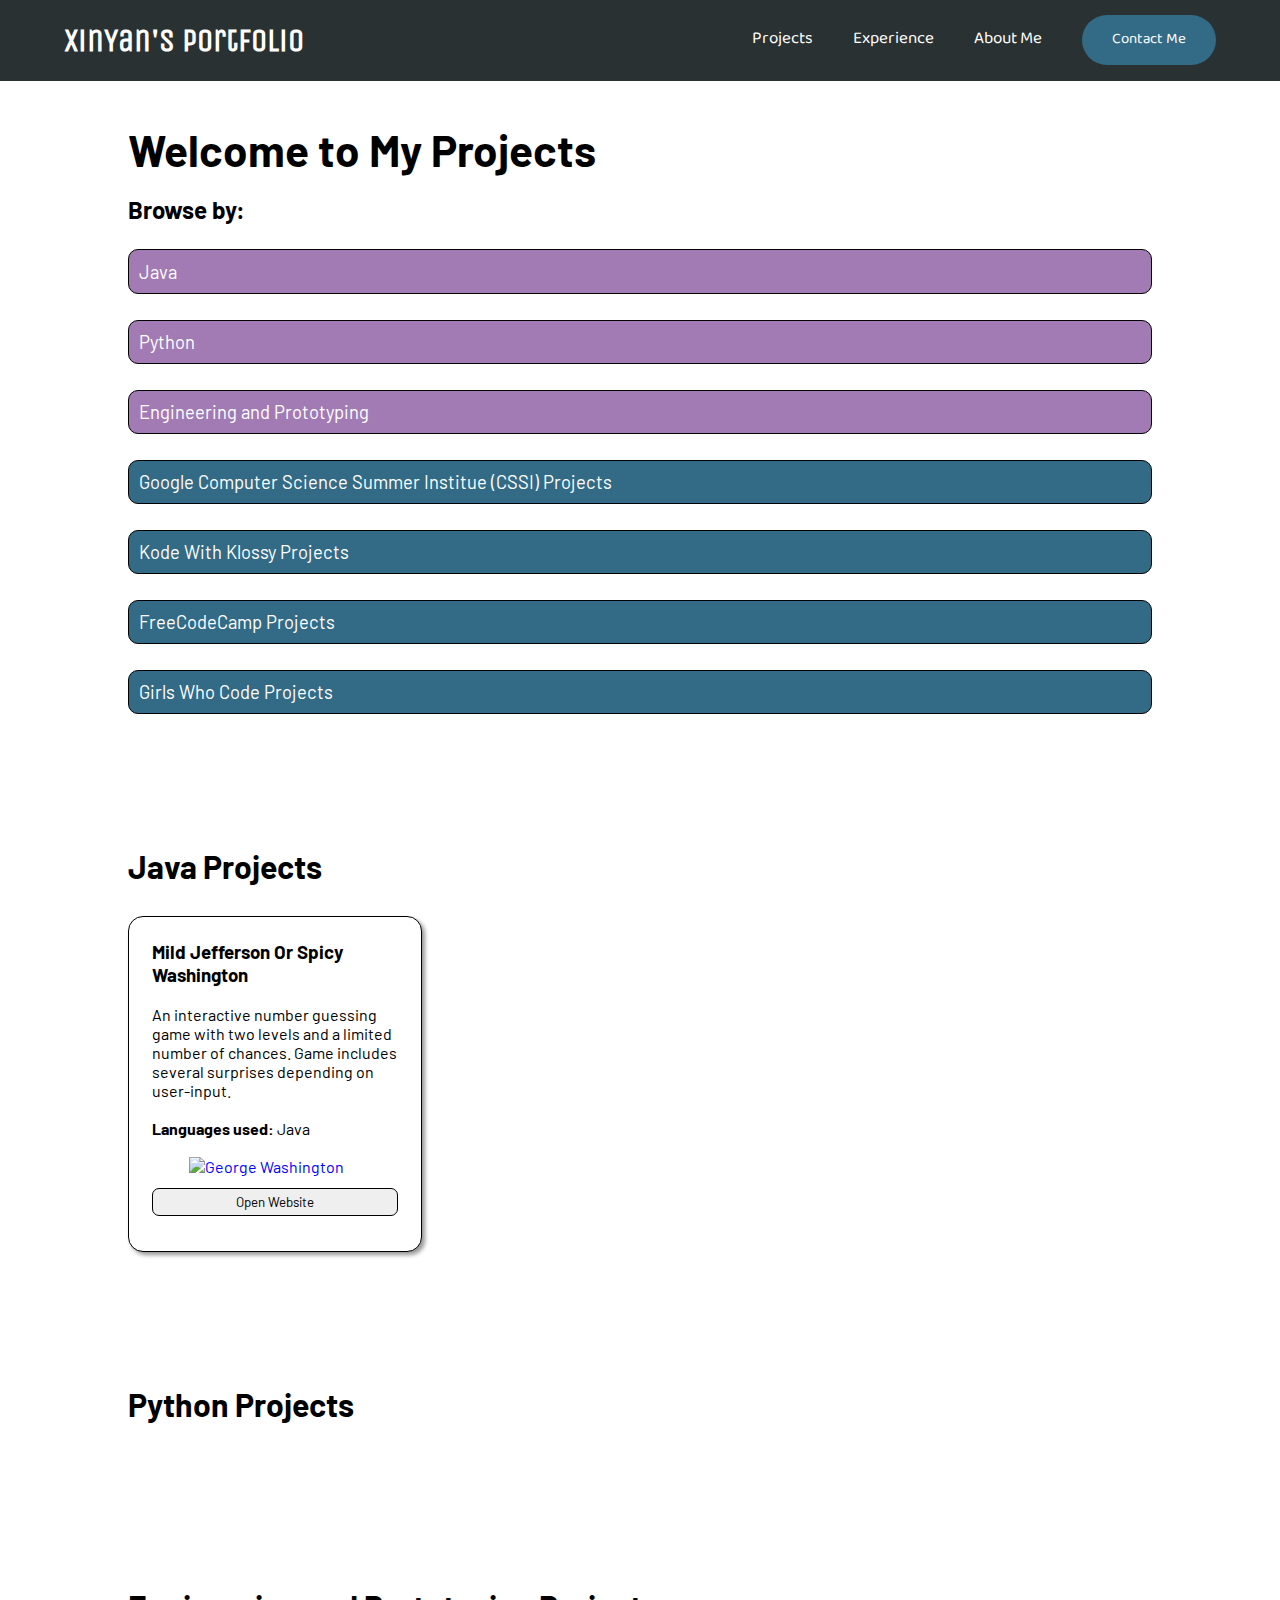
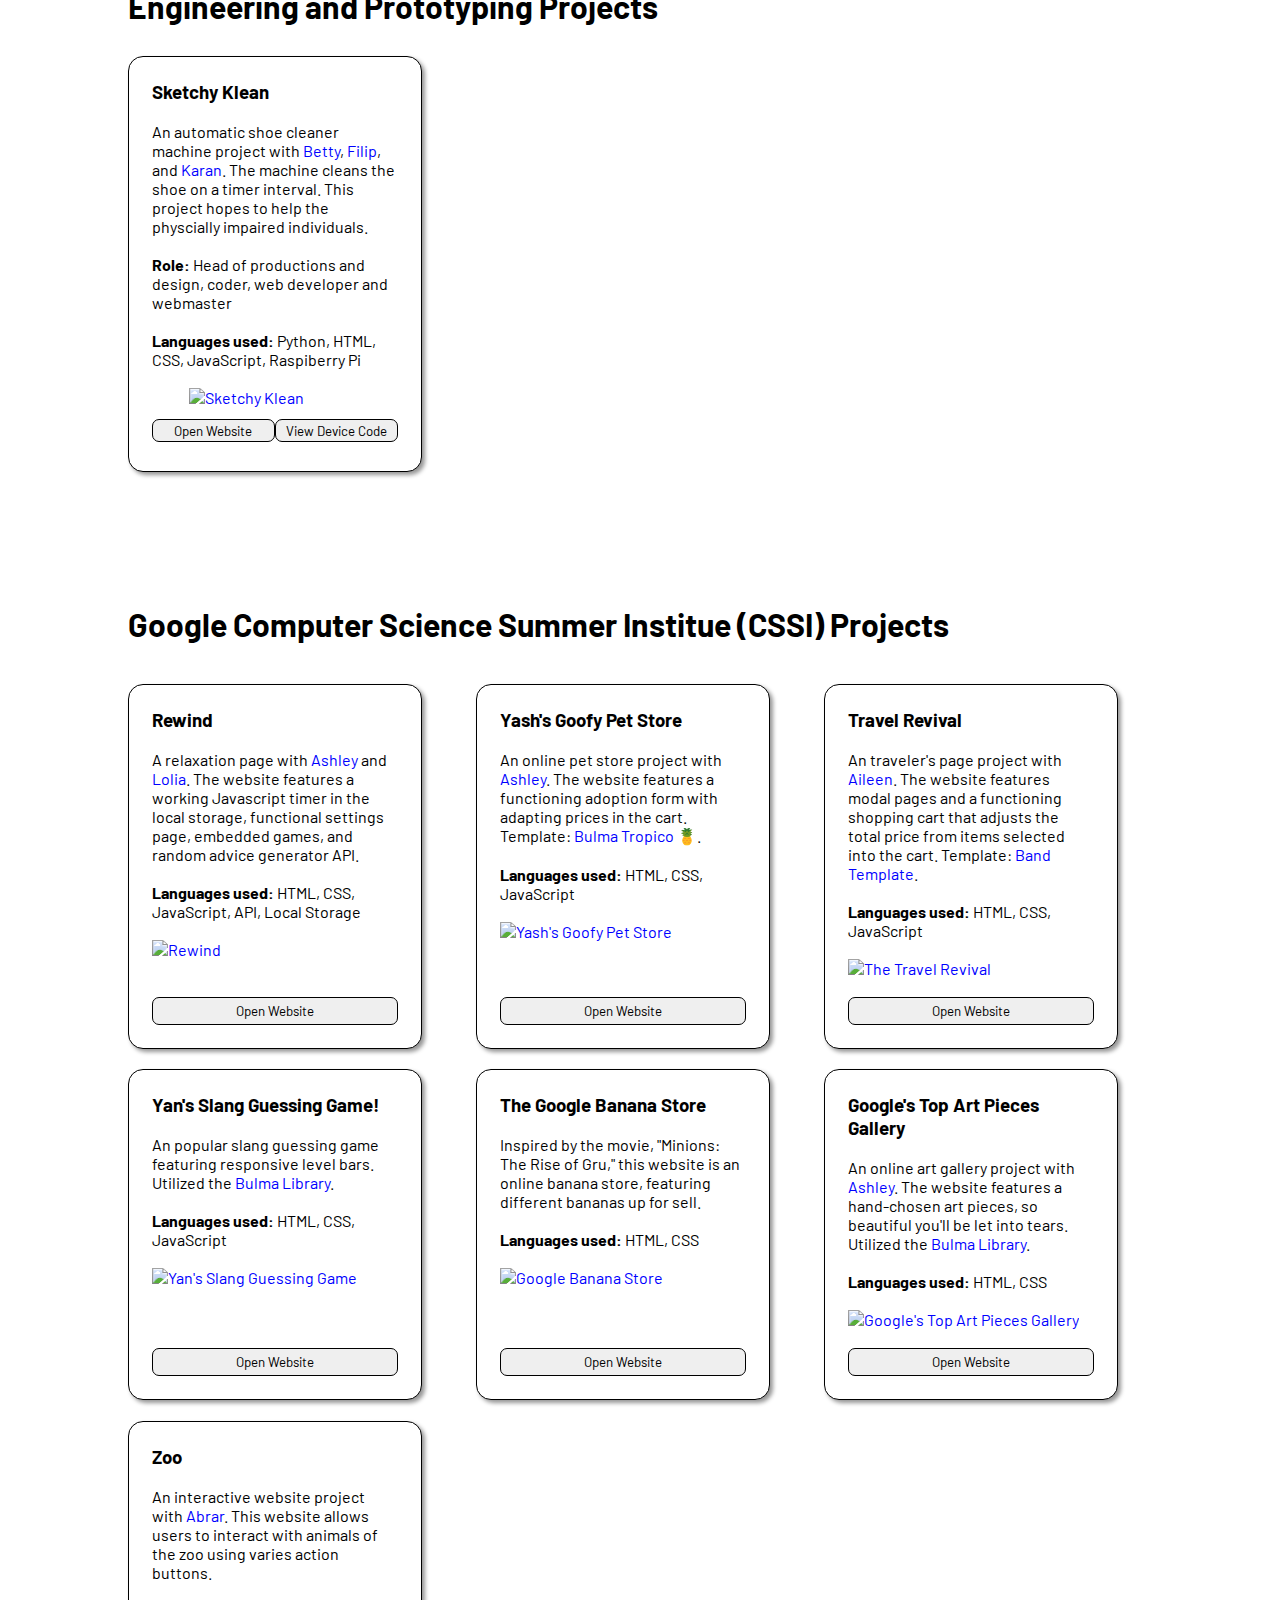
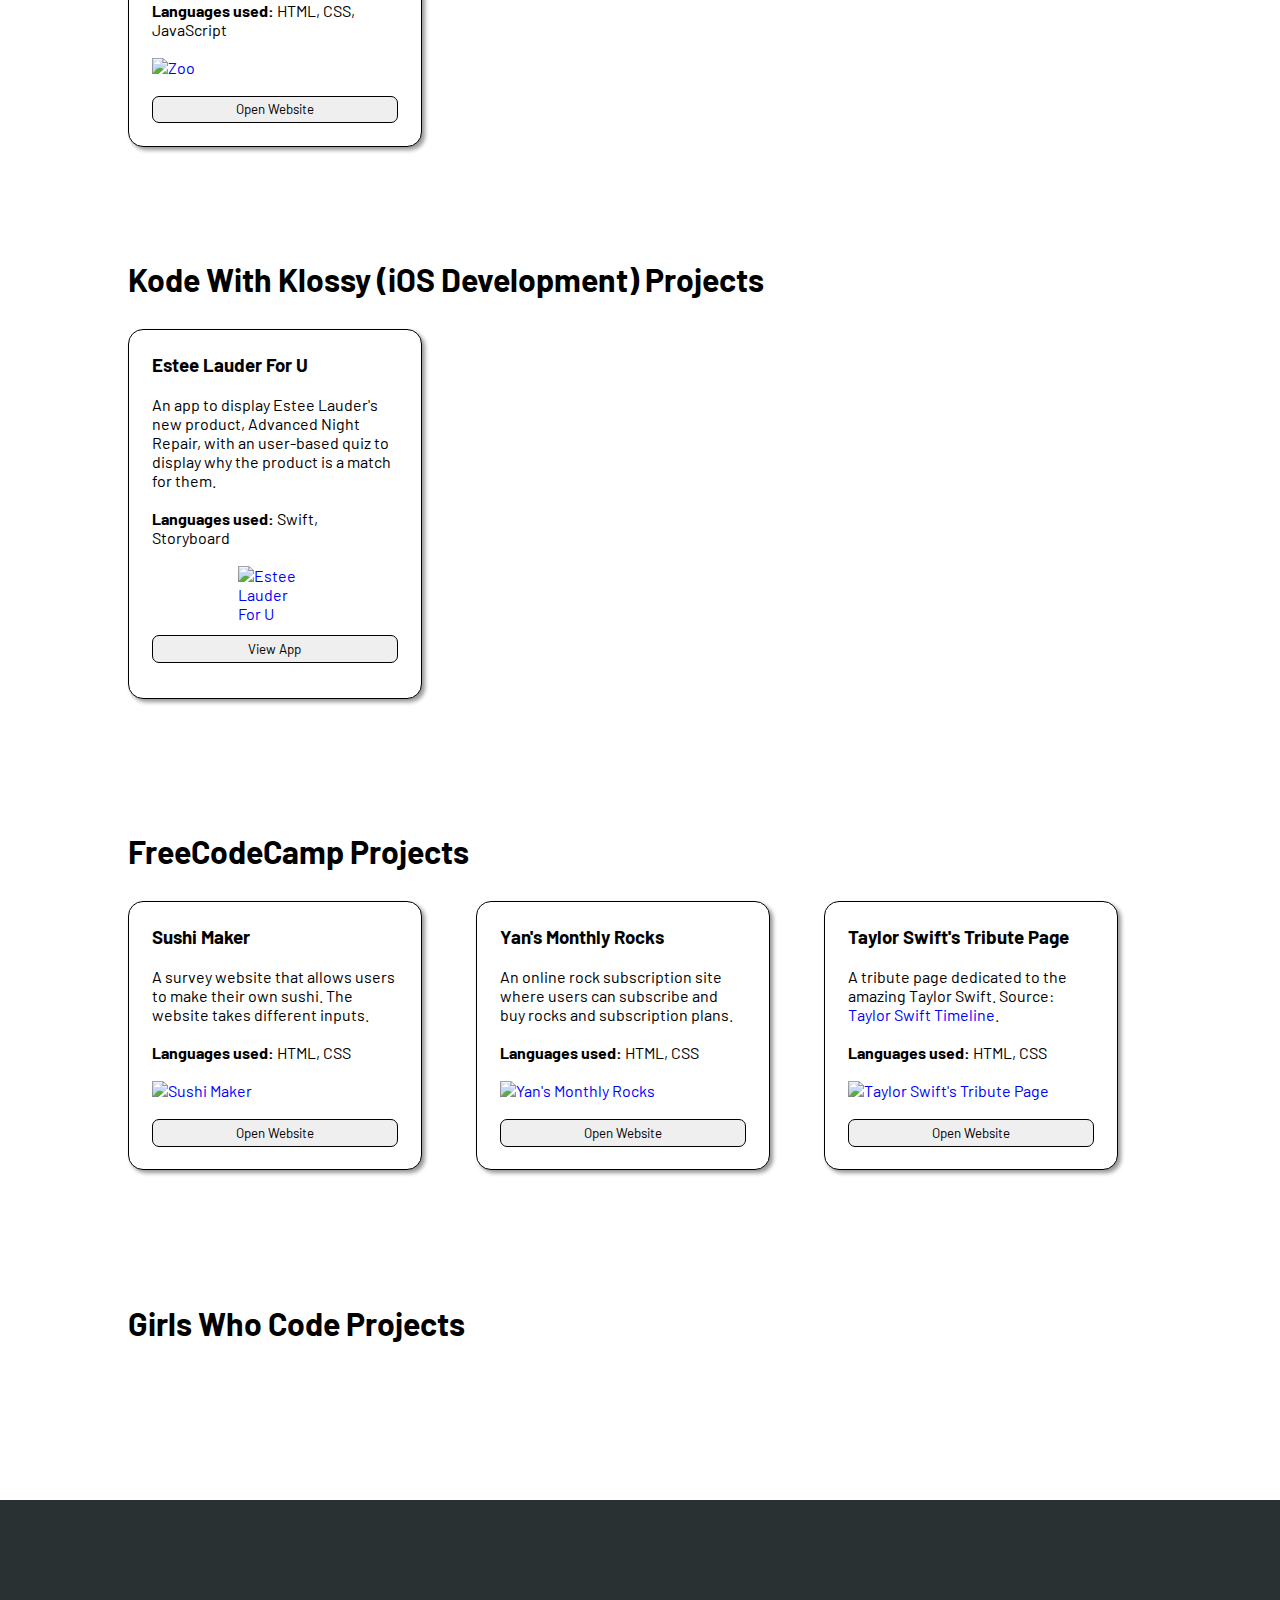
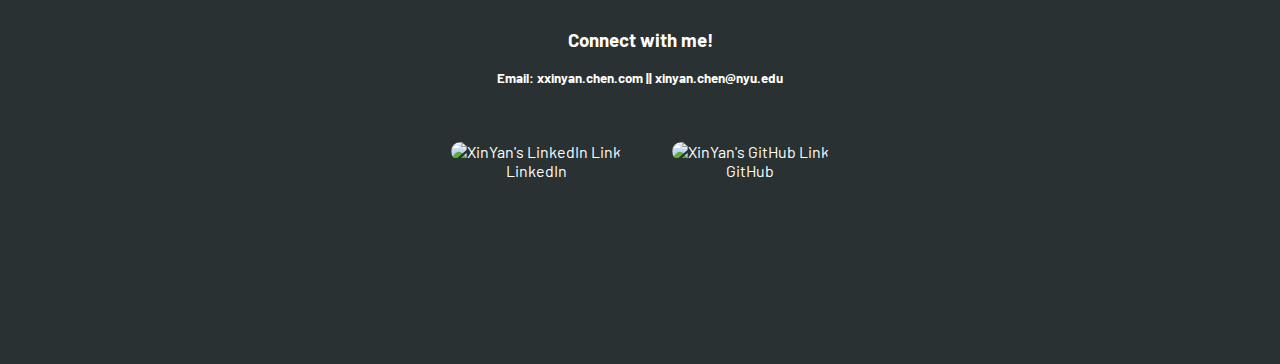
==== projects.html @ fc82d52a "content" ====
<!DOCTYPE html>

<html lang="en"> 
<head>
    <meta charset="UTF-8"> 
    <link rel="stylesheet" href="style.css">
    <link rel="stylesheet" href="projects_style.css">
    <!--<link rel="stylesheet" href="https://cdn.jsdelivr.net/npm/bulma@0.9.1/css/bulma.min.css"/>-->
    <title>XinYan's Projects</title>
</head>
<body>
    <nav id="navigation">
        <a href="index.html" id="logo"><h1>XinYan's Portfolio</h1></a>
        <ul class="links">
            <li><a href="#projects" class="navLiFonts">Projects</a></li>
            <li><a href="index.html" class="navLiFonts">Experience</a></li>
            <li><a href="index.html" class="navLiFonts">About Me</a></li>
        </ul>
        <a href="#contactInfo" id="contacts"><button class="contactsBut">Contact Me</button></a>
    </nav>

    <section id="projects_sec">
        <div id="project_header">
            <h1 id="proj_h1">Welcome to My Projects</h1><br>
            <h2>Browse by:</h2>
            <div id="project_navbar">
                <a href="#java"><button id="java_but">Java</button></a>
                <a href="#python"><button id="python_but">Python</button></a>
                <a href="#prototyping"><button id="prototyping_but">Engineering and Prototyping</button></a>
                <a href="#cssi"><button id="cssi_but">Google Computer Science Summer Institue (CSSI) Projects</button></a>
                <a href="#kwk"><button id="kwk_but">Kode With Klossy Projects</button></a>
                <a href="#freeCodeCamp"><button id="freeCodeCamp_but">FreeCodeCamp Projects</button></a>
                <a href="#gwc"><button id="gwc_but">Girls Who Code Projects</button></a>
            </div>
        </div>

        <section id="java">
            <h2 id="java_tit">Java Projects</h2>
            <div class="cardGrid">
                <div class="gridCard card_inside">
                    <div class="contentCluster">
                        <h3 class="strong">Mild Jefferson Or Spicy Washington</h3><br>
                        <p>An interactive number guessing game with two levels and a limited number of chances. Game includes several surprises depending on user-input.</p><br>
                        <p><strong>Languages used:</strong>  Java</p><br>
                        <a href="https://github.com/XinYanC/MildJeffersonOrSpicyWashington" id="ver_block" target="_blank"><img id="sq-img" src="https://lh3.googleusercontent.com/CkoA0VojzILNGE4mvHjenwaNq1HKzlwTFr4GtPmENdO1MySRpycirrssfRJY10yoxt1gWwv64zJuKKmfxRmfYUudeeBR1LEps77ob3UP7oLUouc4_QomoHhzLKWO9FkV7eJC5Y3mQg=w2400" alt="George Washington">
                    </div>
                    <br><button id="openweb_but">Open Website</button></a>
                </div>
            </div>
        </section>

        <section id="#python">
            <h2 id="python_tit">Python Projects</h2>
            <!-- <div class="cardGrid">
                <div class="gridCard card_inside">
                    <div class="contentCluster">
                        <h3 class="strong">Sushi Maker</h3><br>
                        <p>A survey website that allows users to make their own sushi. The website takes different inputs.</p><br>
                        <p><strong>Languages used:</strong>  HTML, CSS</p><br>
                        <a href="https://xinyanc.github.io/Sushi_Maker/" target="_blank"><img id="pro-img" src="https://lh3.googleusercontent.com/aUeMLFWOZVApFthhdG0Oj0QfPTNI9YK-M3BvEDwbMjtEw_LPihy8eUR60ccHFW02447I8WYMUGWP3YbaD65PRsg6S8CxftTMKCMhqbX62Vhuo9MGEeB-jdrbzcvxeeuacJEpXk2N=w2400" alt="Sushi Maker">
                    </div>
                    <br><button id="openweb_but">Open Website</button></a>
                </div>
            </div> -->
        </section>

        <section id="prototyping">
            <h2 id="prototyping_tit">Engineering and Prototyping Projects</h2>
            <div class="cardGrid">
                <div class="gridCard card_inside">
                    <div class="contentCluster">
                        <h3 class="strong">Sketchy Klean</h3><br>
                        <p>An automatic shoe cleaner machine project with <a href="https://www.linkedin.com/in/betty-cai-6a6920252/"  target="_blank">Betty</a>, <a href="https://www.linkedin.com/in/filip-bukowski-4b959a252/"  target="_blank">Filip</a>, and <a href=""  target="_blank">Karan</a>. The machine cleans the shoe on a timer interval. This project hopes to help the physcially impaired individuals.</p><br>
                        <p><strong>Role: </strong> Head of productions and design, coder, web developer and webmaster</p><br>
                        <p><strong>Languages used:</strong>  Python, HTML, CSS, JavaScript, Raspiberry Pi</p><br>
                        <a href="https://sketchyklean.xinyanc.repl.co/" id="ver_block" target="_blank"><img id="sq-img" src="https://lh3.googleusercontent.com/g5W2ZHjlBcvDnTCMK_ncSXOhnVh1nR8DEZS1WfnANn8_b0QYT0WZPI_0K_7Dl1elDG0XJHsVbAP3MTUDegAz6h_UdafaQnYDwNBoC1xHPavViRvEp1fqwTFcpCumsO3onV65vfI4Pg=w2400" alt="Sketchy Klean"></a>
                    </div>
                    <!-- <br> -->
                    <div id="two_button">
                        <a href="https://sketchyklean.xinyanc.repl.co/" id="ver_block" target="_blank"><button id="openweb_but">Open Website</button></a>
                        <a href="https://github.com/XinYanC/SketchyKlean_RunDevice" target="_blank"><button id="openweb_but">View Device Code</button></a>
                    </div>
                </div>
            </div>
        </section>

        <section id="cssi">
            <h2 id="cssi_tit">Google Computer Science Summer Institue (CSSI) Projects</h2>
            <div class="cardGrid" id="google_cardGrid">
                <div class="gridCard card_inside">
                    <div class="contentCluster">
                        <h3 class="strong">Rewind</h3><br>
                        <p>A relaxation page with <a href="https://www.linkedin.com/in/ashley-la-rotonda-1971b41b8/"  target="_blank">Ashley</a> and <a href="https://www.linkedin.com/in/lolia-kalada-halliday-69810a203/" target="_blank">Lolia</a>. The website features a working Javascript timer in the local storage, functional settings page, embedded games, and random advice generator API.</p><br>
                        <p><strong>Languages used:</strong>  HTML, CSS, JavaScript, API, Local Storage</p><br>
                        <a href="https://xinyanc.github.io/Rewind/" target="_blank"><img id="pro-img" src="https://lh3.googleusercontent.com/tTyMOuTZCaTRGkPYnluCU3fNWshoDOKWjRl1d-p4JXyoiKGYd9prjd2_ca5TEd_jcA4V5qsQzp84Um1RY5t-TdksXqYc72sN7HMV5dmPXl4wgvgPS9TRfaw9kUyO5FK_BoU7j27JVA=w2400" alt="Rewind">
                    </div>
                    <br><button id="openweb_but">Open Website</button></a>
                </div>
                <div class="gridCard card_inside">
                    <div class="contentCluster">
                        <h3 class="strong">Yash's Goofy Pet Store</h3><br>
                        <p>An online pet store project with <a href="https://www.linkedin.com/in/ashley-la-rotonda-1971b41b8/"  target="_blank">Ashley</a>. The website features a functioning adoption form with adapting prices in the cart. Template: <a href="https://restylianos.github.io/bulma-tropico-template/"  target="_blank">Bulma Tropico 🍍</a>.</p><br>
                        <p><strong>Languages used:</strong>  HTML, CSS, JavaScript</p><br>
                        <a href="https://xinyanc.github.io/YashsGoofyPets/" target="_blank"><img id="pro-img" src="https://lh3.googleusercontent.com/fM-BZ8Es2WdlQF12pGE-LAukJkBI3AUNVsbMN2FnPinh5pEqTmEOGR5pJMTR6PesVcuTqwOmjtzjVi_gbJasOpgZoJgwpDtKs0g-jZnEnKjJnZQeSWXSKN3esmCFxEi18F-F0f-M=w2400" alt="Yash's Goofy Pet Store">
                    </div>
                    <br><button id="openweb_but">Open Website</button></a>
                </div>
                <div class="gridCard card_inside">
                    <div class="contentCluster">
                        <h3 class="strong">Travel Revival</h3><br>
                        <p>An traveler's page project with <a href="https://www.linkedin.com/in/aileenrangel?trk=public_profile_samename-profile&original_referer=https%3A%2F%2Fwww.linkedin.com%2Fin%2Faileen-rangel-90963b141" target="_blank">Aileen</a>. The website features modal pages and a functioning shopping cart that adjusts the total price from items selected into the cart. Template: <a href="https://bulmatemplates.github.io/bulma-templates/templates/band.html"  target="_blank">Band Template</a>.</p><br>
                        <p><strong>Languages used:</strong>  HTML, CSS, JavaScript</p><br>
                        <a href="https://xinyanc.github.io/TravelRevival/" target="_blank"><img id="pro-img" src="https://lh3.googleusercontent.com/Wq0KxIGgj_5Pa-tppETFhsVj0RRkPwXnOT-SwOdWwsQimHcfA3jiBJKQMyZZAD2vRIK8VZWzVwGWIDet4teWqo0yGM2ts2n4IbnvFv7EonD2gbcc5BD1M7rwrWBKuP6dZ5sr5DqJ=w2400" alt="The Travel Revival">
                    </div>
                    <br><button id="openweb_but">Open Website</button></a>
                </div>
                <div class="gridCard card_inside">
                    <div class="contentCluster">
                        <h3 class="strong">Yan's Slang Guessing Game!</h3><br>
                        <p>An popular slang guessing game featuring responsive level bars. Utilized the <a href="https://bulma.io/"  target="_blank">Bulma Library</a>.</p><br>
                        <p><strong>Languages used:</strong>  HTML, CSS, JavaScript</p><br>
                        <a href="https://xinyanc.github.io/QuessTheTopSlangs/" target="_blank"><img id="pro-img" src="https://lh3.googleusercontent.com/aYJ569tjU0AZONj_VRGWRgv7Fv0s-qSFig1ElITEsC3WgEgSZ1ptp-367qWK97EprFYwW0kkherCKz2X-FYHcp88bs4x2PuBpwlWBC6Uv-oLMKCFjk8VVMXJHyZZR9kdh0wROg4I=w2400" alt="Yan's Slang Guessing Game">
                    </div>
                    <br><button id="openweb_but">Open Website</button></a>
                </div>
                <div class="gridCard card_inside">
                    <div class="contentCluster">
                        <h3 class="strong">The Google Banana Store</h3><br>
                        <p>Inspired by the movie, "Minions: The Rise of Gru," this website is an online banana store, featuring different bananas up for sell.</p><br>
                        <p><strong>Languages used:</strong>  HTML, CSS</p><br>
                        <a href="https://xinyanc.github.io/TheGoogleBananaStore/" target="_blank"><img id="pro-img" src="https://lh3.googleusercontent.com/XDrkhi9UV1dm5REDYCdR0Be3I9ypMUjs_zY1H_HzSv7hckRN8OTrY_95GFRfHmilV41DmhRbJy7z-6howmEXQZLCJXRLgSn9sdiRJQKk4mFXuZjMZYozPLwyEgXKm7sjr8Ahgdeb=w2400" alt="Google Banana Store">
                    </div>
                    <br><button id="openweb_but">Open Website</button></a>
                </div>
                <div class="gridCard card_inside">
                    <div class="contentCluster">
                        <h3 class="strong">Google's Top Art Pieces Gallery</h3><br>
                        <p>An online art gallery project with <a href="https://www.linkedin.com/in/ashley-la-rotonda-1971b41b8/"  target="_blank">Ashley</a>. The website features a hand-chosen art pieces, so beautiful you'll be let into tears. Utilized the <a href="https://bulma.io/"  target="_blank">Bulma Library</a>.</p><br>
                        <p><strong>Languages used:</strong>  HTML, CSS</p><br>
                        <a href="https://xinyanc.github.io/BeautifulArtPieces/" target="_blank"><img id="pro-img" src="https://lh3.googleusercontent.com/n3rInc2SgC6WgV3VYwdj3RM9HBny7E1hSslGglfi7KkKQ5InonMS1HvPoUK20EVe_xam90LmTGm3tusEjyZ7k4cMOObvVq4iTN1mMcsQ8PeQpQE5tItKipaR6lSSBMkyOoJihr4M=w2400" alt="Google's Top Art Pieces Gallery">
                    </div>
                    <br><button id="openweb_but">Open Website</button></a>
                </div>
                <div class="gridCard card_inside">
                    <div class="contentCluster">
                        <h3 class="strong">Zoo</h3><br>
                        <p>An interactive website project with <a href="https://www.linkedin.com/in/abrar-habib-788b35219/" target="_blank">Abrar</a>. This website allows users to interact with animals of the zoo using varies action buttons.</p><br>
                        <p><strong>Languages used:</strong>  HTML, CSS, JavaScript</p><br>
                        <a href="https://xinyanc.github.io/GoogleZoo/" target="_blank"><img id="pro-img" src="https://lh3.googleusercontent.com/K4HMIGZkcURXYPlBHJqxwEb1Atu6b2NhgK8Rd43PXQeoFcoviq_RsTJphWuEJ_3NzUyJi8BVf-rYB_b7pLEW1dqQnpRD1xrVwr8RSAfAkrW41-1bqTFgKe4eMeqf1XzO8dgeiSJ2=w2400" alt="Zoo">
                    </div>
                    <br><button id="openweb_but">Open Website</button></a>
                </div>

            </div>
        </section>

        <section id="kwk">
            <h2 id="kwk_tit">Kode With Klossy (iOS Development) Projects</h2>
            <div class="cardGrid">
                <div class="gridCard card_inside">
                    <div class="contentCluster">
                        <h3 class="strong">Estee Lauder For U</h3><br>
                        <p>An app to display Estee Lauder's new product, Advanced Night Repair, with an user-based quiz to display why the product is a match for them.</p><br>
                        <p><strong>Languages used:</strong>  Swift, Storyboard</p><br>
                        <a href="https://drive.google.com/file/d/1EhEzgUlQ9AidAfO_dVWRQK3zQVpMkjIi/view?usp=sharing" id="ver_block" target="_blank"><img id="ver-img" src="https://lh3.googleusercontent.com/ywcnMDuDQn0zUjHv2bSoDTWTeGXA0dakIRHOtldJ-csO2AEPG-mCIykUcUDEONCRgqV9p2hq4Y2sDoIfWJHincR90u-j1wI2t1EjGM9X6YZgm601-iGDrkBAGUQQXlWDZObuYRvRmQ=w2400" alt="Estee Lauder For U">
                    </div>
                    <br><button id="openweb_but">View App</button></a>
                </div>
            </div>
        </section>

        <section id="freeCodeCamp">
            <h2 id="freeCodeCamp_tit">FreeCodeCamp Projects</h2>
            <div class="cardGrid">
                <div class="gridCard card_inside">
                    <div class="contentCluster">
                        <h3 class="strong">Sushi Maker</h3><br>
                        <p>A survey website that allows users to make their own sushi. The website takes different inputs.</p><br>
                        <p><strong>Languages used:</strong>  HTML, CSS</p><br>
                        <a href="https://xinyanc.github.io/SushiMaker/" target="_blank"><img id="pro-img" src="https://lh3.googleusercontent.com/aUeMLFWOZVApFthhdG0Oj0QfPTNI9YK-M3BvEDwbMjtEw_LPihy8eUR60ccHFW02447I8WYMUGWP3YbaD65PRsg6S8CxftTMKCMhqbX62Vhuo9MGEeB-jdrbzcvxeeuacJEpXk2N=w2400" alt="Sushi Maker">
                    </div>
                    <br><button id="openweb_but">Open Website</button></a>
                </div>
                <div class="gridCard card_inside">
                    <div class="contentCluster">
                        <h3 class="strong">Yan's Monthly Rocks</h3><br>
                        <p>An online rock subscription site where users can subscribe and buy rocks and subscription plans.</p><br>
                        <p><strong>Languages used:</strong>  HTML, CSS</p><br>
                        <a href="https://xinyanc.github.io/BuyARock/" target="_blank"><img id="pro-img" src="https://lh3.googleusercontent.com/I3qKof0DgB2Q3Ok5rgEVywkCvLkJc06ryXQ0ZHRzQX0vkNXe8zt3TnPNJuzydI2pL-pEFqvhQzDweZsjl1m2nqpFA9fRvK-x_fVmJReBhZzZW3LUcaOlKh67nMsIfkLFYjMP5jw7=w2400" alt="Yan's Monthly Rocks">
                    </div>
                    <br><button id="openweb_but">Open Website</button></a>
                </div>
                <div class="gridCard card_inside">
                    <div class="contentCluster">
                        <h3 class="strong">Taylor Swift's Tribute Page</h3><br>
                        <p>A tribute page dedicated to the amazing Taylor Swift. Source: <a href="https://calendar.songfacts.com/timeline/taylor-swift/">Taylor Swift Timeline</a>.</p><br>
                        <p><strong>Languages used:</strong>  HTML, CSS</p><br>
                        <a href="http://127.0.0.1:5500/TaylorSwift_TributePage/" target="_blank"><img id="pro-img" src="https://lh3.googleusercontent.com/p-RBOlfq5UObsRZ1rFSpf_UjVMRXJcvDnnQjo3BIVUa_lSmZrdWYcOjr4DEXvKyTM92F4EOLmmTes0XyOCAPoQ9pSErZyJR9wrcUr6oNhjdswDESp_GxZAJtLQ18UaUZWlsOL7_M=w2400" alt="Taylor Swift's Tribute Page">
                    </div>
                    <br><button id="openweb_but">Open Website</button></a>
                </div>
            </div>
        </section>

        <section id="gwc">
            <h2 id="gwc_tit">Girls Who Code Projects</h2>
            <!-- <div class="cardGrid">
                <div class="gridCard card_inside">
                    <div class="contentCluster">
                        <h3 class="strong">Sushi Maker</h3><br>
                        <p>A survey website that allows users to make their own sushi. The website takes different inputs.</p><br>
                        <p><strong>Languages used:</strong>  HTML, CSS</p><br>
                        <a href="https://xinyanc.github.io/SushiMaker/" target="_blank"><img id="pro-img" src="https://lh3.googleusercontent.com/aUeMLFWOZVApFthhdG0Oj0QfPTNI9YK-M3BvEDwbMjtEw_LPihy8eUR60ccHFW02447I8WYMUGWP3YbaD65PRsg6S8CxftTMKCMhqbX62Vhuo9MGEeB-jdrbzcvxeeuacJEpXk2N=w2400" alt="Sushi Maker">
                    </div>
                    <br><button id="openweb_but">Open Website</button></a>
                </div>
                <div class="gridCard card_inside">
                    <div class="contentCluster">
                        <h3 class="strong">Yan's Monthly Rocks</h3><br>
                        <p>An online rock subscription site where users can subscribe and buy rocks and subscription plans.</p><br>
                        <p><strong>Languages used:</strong>  HTML, CSS</p><br>
                        <a href="https://xinyanc.github.io/BuyARock/" target="_blank"><img id="pro-img" src="https://lh3.googleusercontent.com/I3qKof0DgB2Q3Ok5rgEVywkCvLkJc06ryXQ0ZHRzQX0vkNXe8zt3TnPNJuzydI2pL-pEFqvhQzDweZsjl1m2nqpFA9fRvK-x_fVmJReBhZzZW3LUcaOlKh67nMsIfkLFYjMP5jw7=w2400" alt="Yan's Monthly Rocks">
                    </div>
                    <br><button id="openweb_but">Open Website</button></a>
                </div>
                <div class="gridCard card_inside">
                    <div class="contentCluster">
                        <h3 class="strong">Taylor Swift's Tribute Page</h3><br>
                        <p>A tribute page dedicated to the amazing Taylor Swift. Source: <a href="https://calendar.songfacts.com/timeline/taylor-swift/">Taylor Swift Timeline</a>.</p><br>
                        <p><strong>Languages used:</strong>  HTML, CSS</p><br>
                        <a href="http://127.0.0.1:5500/TaylorSwift_TributePage/" target="_blank"><img id="pro-img" src="https://lh3.googleusercontent.com/p-RBOlfq5UObsRZ1rFSpf_UjVMRXJcvDnnQjo3BIVUa_lSmZrdWYcOjr4DEXvKyTM92F4EOLmmTes0XyOCAPoQ9pSErZyJR9wrcUr6oNhjdswDESp_GxZAJtLQ18UaUZWlsOL7_M=w2400" alt="Taylor Swift's Tribute Page">
                    </div>
                    <br><button id="openweb_but">Open Website</button></a>
                </div>
                <div class="gridCard card_inside">
                    <div class="contentCluster">
                        <h3 class="strong">Taylor Swift's Tribute Page</h3><br>
                        <p>A tribute page dedicated to the amazing Taylor Swift. Source: <a href="https://calendar.songfacts.com/timeline/taylor-swift/">Taylor Swift Timeline</a>.</p><br>
                        <p><strong>Languages used:</strong>  HTML, CSS</p><br>
                        <a href="http://127.0.0.1:5500/TaylorSwift_TributePage/" target="_blank"><img id="pro-img" src="https://lh3.googleusercontent.com/p-RBOlfq5UObsRZ1rFSpf_UjVMRXJcvDnnQjo3BIVUa_lSmZrdWYcOjr4DEXvKyTM92F4EOLmmTes0XyOCAPoQ9pSErZyJR9wrcUr6oNhjdswDESp_GxZAJtLQ18UaUZWlsOL7_M=w2400" alt="Taylor Swift's Tribute Page">
                    </div>
                    <br><button id="openweb_but">Open Website</button></a>
                </div>
            </div> -->
        </section>

    </section>



    <footer id="contactInfo">
        <h3>Connect with me!</h3><br>
        <h5>Email: xxinyan.chen.com  ||  xinyan.chen@nyu.edu</h5>
        <div class="contactLinks">
            <a id="linkedin" href="https://www.linkedin.com/in/xinyanc" target="_blank"><img id="linkedInLogo" src="https://upload.wikimedia.org/wikipedia/commons/thumb/c/ca/LinkedIn_logo_initials.png/640px-LinkedIn_logo_initials.png" alt="XinYan's LinkedIn Link"><br>LinkedIn</a>
            <a id="gitHub" href="https://github.com/XinYanC?tab=repositories" target="_blank"><img id="gitHubLogo" src="https://github.githubassets.com/images/modules/logos_page/GitHub-Mark.png" alt="XinYan's GitHub Link"><br>GitHub</a>
        </div>
    </footer>

</body>

</html>
---- style.css ----
@import url('https://fonts.googleapis.com/css2?family=Unica+One&display=swap');
@import url('https://fonts.googleapis.com/css2?family=Baloo+Tammudu+2:wght@600&display=swap');
@import url('https://fonts.googleapis.com/css2?family=Montserrat:wght@700&display=swap');
@import url('https://fonts.googleapis.com/css2?family=Barlow:wght@300&display=swap');

/*body{
    background-color: #2A3132;

}*/
*{
    margin: 0;
    padding: 0;
}
#navigation{
    background-color: #2A3132;
    display: flex;
    justify-content: flex-end;
    align-items: center;
    padding: 1.2% 5%;
    font-family: 'Baloo Tammudu 2', cursive !important;
    position: fixed;
    top: 0;
    left: 0;
    width: 90%;
    z-index: 100;
}
#logo {
    font-family: 'Unica One', cursive !important;
    font-weight: 900 !important;
    text-decoration: none;
    color: white;
    cursor: pointer;
    margin-right: auto;
}
.links{
    list-style: none;
    display: flex;
    align-items: center;
    padding-top: 5px;
}
.navLiFonts{
    text-decoration: none;
    color: white;
    font-size: 17px;
}
.links li{
    display: inline-block;
    padding: 0px 20px;
    color: white;
}
.links li a{
    transition: all 0.3s ease 0s;
}
.links li a:hover{
    color: #90AFC5;
    transition: all 0.2s ease 0s;
}
.contactsBut{
    padding: 5px 30px;
    padding-top: 10px;
    margin-left: 20px;
    background-color: #336B87;
    border: none;
    cursor: pointer;
    border-radius: 50px;
    transition: all 0.2s ease 0s;
    font-family: 'Baloo Tammudu 2', cursive !important;
    font-size: 15px;
    color: white;
}
.contactsBut:hover{
    background-color: #90AFC5;
    color: black;
}
#welcome{
    background-image: url("https://stoneridgepartners.com/wp-content/uploads/2020/07/office-buildings-city-skyscrapers-ss-1920.jpg");
    height: 100vh;
    background-repeat: no-repeat;
    display: flex;
    position: relative;
    z-index: 1;
}
#welcome::after{
    content: '';
    position: absolute;
    left: 0;
    top: 0;
    height: 100%;
    width: 100%;
    background-color: #2A3132;
    opacity: .7;
    z-index: -1;
}
.welcomeContainer{
    display: flex;
    margin-left: 10%;
    justify-content: center;
    flex-direction: column;
    color: white;
    font-size: xxx-large;
    width: 100%;
    font-family: 'Montserrat', sans-serif;
    padding-bottom: 50px;
}
.welcomeContainer p{
    font-size: 50%;
    font-family: 'Barlow', sans-serif !important;
}

#projects{
    padding: 8% 10% 2% 10%;
    display: flex;
    flex-direction: column;
    font-family: 'Barlow', sans-serif !important;
}

#proj_tit{
    padding-bottom: 3%;
    text-align: center;
    font-size: 110%;
}

.cardRow {
    display: flex;
    justify-content: center;
    gap: 5%;
}

.featuredCard {
    display: flex;
    justify-content: space-between;
    text-decoration: none;
    color: black;
    box-shadow: 3px 3px 4px rgb(150, 150, 150);
}

.featuredCard:hover{
    transform: translateY(-5px);
    transition: all 0.2s ease 0s;
    box-shadow: 7px 9px 9px rgb(150, 150, 150);
}

.card_inside{
    display: flex;
    flex-direction: column;
    justify-content: space-between;
}

@media (max-width: 600px){
    .cardRow {
        display: flex;
        flex-direction: column;
        align-items: center;
        gap: 20%;
    }
    .card, 
    .featuredCard {
        width: 90%;
        border: 1px solid black;
        /* min-height: 90%; */
        padding: 10%;
        border-radius: 15px;
        background-color: white;
    }
    #pro-img{
        width: 100%;
    }
}

#pro-img{
    width: 100%;
}

#open_but{
    margin-top: 2.5%;
    padding: 1%;
    width: 100%;
    font-family: 'Barlow', sans-serif !important;
    font-size: 115%;
    border-radius: 10px;
    border: 1px solid black;
    background-color: #336B87;
    color: white;
}
#open_but:hover{
    background-color: #90AFC5;
    color: black;
    transition: all 0.2s ease 0s;
}

#openweb_but{
    font-family: 'Barlow', sans-serif !important;
    border-radius: 7px;
    padding: 2%;
    border: 1px solid black;
    width: 100%;
}
#openweb_but:hover{
    background-color: rgb(199, 199, 199);
    transition: all 0.2s ease 0s;
}

/* .card,
.featuredCard {
    width: 300rem;
    border: 1px solid black;
    min-height: 20rem;
    padding: 5%;
    border-radius: 15px;
} */

.card,
.featuredCard {
    width: 80%;
    border: 1px solid black;
    /* min-height: 80%; */
    padding: 3%;
    border-radius: 15px;
    background-color: white;
}

.contentCluster{
    display: flex;
    flex-direction: column;
    justify-content: space-between;
}

.contentCluster a{
    text-decoration: none;
    color: blue;
}

#experience{
    padding: 10% 20% 2% 20%;
    font-family: 'Barlow', sans-serif !important;
}
#experience a{
    text-decoration: none;
    color: blue;
}
#experience h4{
    text-align: center;
    padding-top: 5%;
    font-size: 120%;
}

#resume{
    padding: 10% 20% 2% 20%;
    font-family: 'Barlow', sans-serif !important;
}

#embed_resume{
    margin-top: 50px;
    width: 100%;
}

.timeline{
    display: grid;
    grid-template-columns: 1fr 3px 1fr;
    padding-top: 8%;
}
.timeline_component{
    margin: 0% 7% 15% 7%;
}
.timeline_component_bg{
    padding: 5%;
    background-color: rgba(219, 219, 219, 0.2);
    box-shadow: 0 0 5px rgb(201, 201, 201);
    border-radius: 20px;
    border: 0.5px solid rgb(163, 163, 163);
}
.timeline_component_bg:hover{
    background-color: rgba(219, 219, 219, 0.5);
    transition: all 0.2s ease 0s;
}
#timeline_but{
    font-family: 'Barlow', sans-serif !important;
    width: 100%;
    padding: 1.5%;
    border-radius: 20px;
    border: 0.5px solid rgb(163, 163, 163);
    background-color: #336B87;
    color: white;
}
#timeline_but:hover{
    background-color: #90AFC5;
    color: black;
    transition: all 0.2s ease 0s;
}
.timeline_component_bottom{
    margin-bottom: 0;
}
.timeline_date_right{
    text-align: right;
}
.timeline_middle{
    position: relative;
    background-color: #336B87;
}
.timeline_point{
    position: absolute;
    top: 0;
    left: 50%;
    transform: translateX(-50%);
    width: 15px;
    height: 15px;
    background-color: #336B87;
    /* border-radius: 50%; */
}
.timeline_point_bottom{
    top: initial;
    bottom: 0;
}
.timeline_title, .timeline_p{
    line-height: 1.5;
}


#xinyan_img{
    width: 25%;
    padding-right: 5%;
}
#about{
    padding: 15% 20%;
    display: flex;
    flex-direction: column;
    font-family: 'Barlow', sans-serif !important;
}
#fix{
    display: flex;
    padding-top: 50px;
    align-items: center;
}

#contactInfo{
    background-color: #2A3132;
    padding: 10% 10%;
    color: white;
    font-family: 'Barlow', sans-serif !important;
    text-align: center;
}

#linkedInLogo, #gitHubLogo{
    width: 15%;
    border-radius: 10px;
}

#linkedin, #gitHub{
    text-decoration: none;
    color: white;
    padding: 2.5%;
}

.contactLinks{
    display: flex;
    justify-content: center;
    padding: 3% 1%;
}
---- projects_style.css ----
#projects_sec{
    padding: 8% 10% 10% 10%;
    display: flex;
    flex-direction: column;
    font-family: 'Barlow', sans-serif !important;
}

#proj_h1{
    padding-top: 2%;
    font-size: 275%;
}

.cardGrid {
    display: grid;
    justify-content: center;
    align-content: center;
    gap: 2%;
    grid-template-columns: repeat(3, 1fr);
}

#google_cardGrid{
    padding-top: 3%;
}

@media only screen and (max-width: 600px){
    .cardGrid {
        row-gap: 20%;
        display: flex;
        flex-direction: column;
        align-items: center;
    }
    #proj_h1{
        margin-top: 18%;
        font-size: 220%;
    }
    .card, 
    .gridCard {
        width: 90%;
        border: 1px solid black;
        /* max-height: 90%; */
        padding: 10%;
        border-radius: 15px;
        background-color: white;
    }
}

@media only screen and (max-width: 900px) and (min-width: 601px){
    .cardGrid {
        display: grid;
        justify-content: center;
        align-content: center;
        gap: 2%;
        grid-template-columns: repeat(2, 1fr);
    }
    #proj_h1{
        margin-top: 18%;
    }
    .card, 
    .gridCard {
        width: 90%;
        border: 1px solid black;
        /* max-height: 90%; */
        padding: 10%;
        border-radius: 15px;
        background-color: white;
    }
}


.gridCard {
    display: flex;
    justify-content: center;
    align-content: center;
    text-decoration: none;
    color: black;
    box-shadow: 3px 3px 4px rgb(150, 150, 150);
}

.gridCard:hover{
    transform: translateY(-5px);
    transition: all 0.2s ease 0s;
    box-shadow: 7px 9px 9px rgb(150, 150, 150);
}

.card_inside{
    display: flex;
    flex-direction: column;
    justify-content: space-between;
}

.card,
.gridCard {
    width: 75%;
    border: 1px solid black;
    /* min-height: 80%; */
    padding: 7%;
    border-radius: 15px;
    background-color: white;
}
.contentCluster{
    display: flex;
    flex-direction: column;
    justify-content: space-between;
}

.contentCluster a{
    text-decoration: none;
    color: blue;
}

#projects h1{
    font-size: 300%;
    padding-top: 7%;
}

#freeCodeCamp_tit, #cssi_tit, #kwk_tit, #gwc_tit, #java_tit, #python_tit, #prototyping_tit {
    font-size: 200%;
    padding-top: 13%;
    padding-bottom: 3%;
}

#project_navbar{
    display: flex;
    flex-direction: column;
}

#java_but, #python_but, #prototyping_but{
    margin-top: 2.5%;
    padding: 1%;
    width: 100%;
    font-family: 'Barlow', sans-serif !important;
    font-size: 115%;
    border-radius: 10px;
    border: 1px solid black;
    background-color: rgb(162, 123, 181);
    color: white;
    text-align: left;
}

#cssi_but, #freeCodeCamp_but, #kwk_but, #gwc_but{
    margin-top: 2.5%;
    padding: 1%;
    width: 100%;
    font-family: 'Barlow', sans-serif !important;
    font-size: 115%;
    border-radius: 10px;
    border: 1px solid black;
    background-color: #336B87;
    color: white;
    text-align: left;
}

#cssi_but:hover, #freeCodeCamp_but:hover, #kwk_but:hover, #gwc_but:hover, #java_but:hover, #python_but:hover, #prototyping_but:hover{
    transform: translateY(5px);
    transition: all 0.2s ease 0s;
    box-shadow: 3px 3px 3px rgb(150, 150, 150);
}

#ver-img{
    width: 30%;
}

#sq-img{
    width: 70%;
}

#ver_block{
    display: flex;
    justify-content: center;
    padding-bottom: 5%;
    text-decoration: none; 
}
#two_button{
    display: grid;
    grid-template-columns: 1fr 1fr;
}
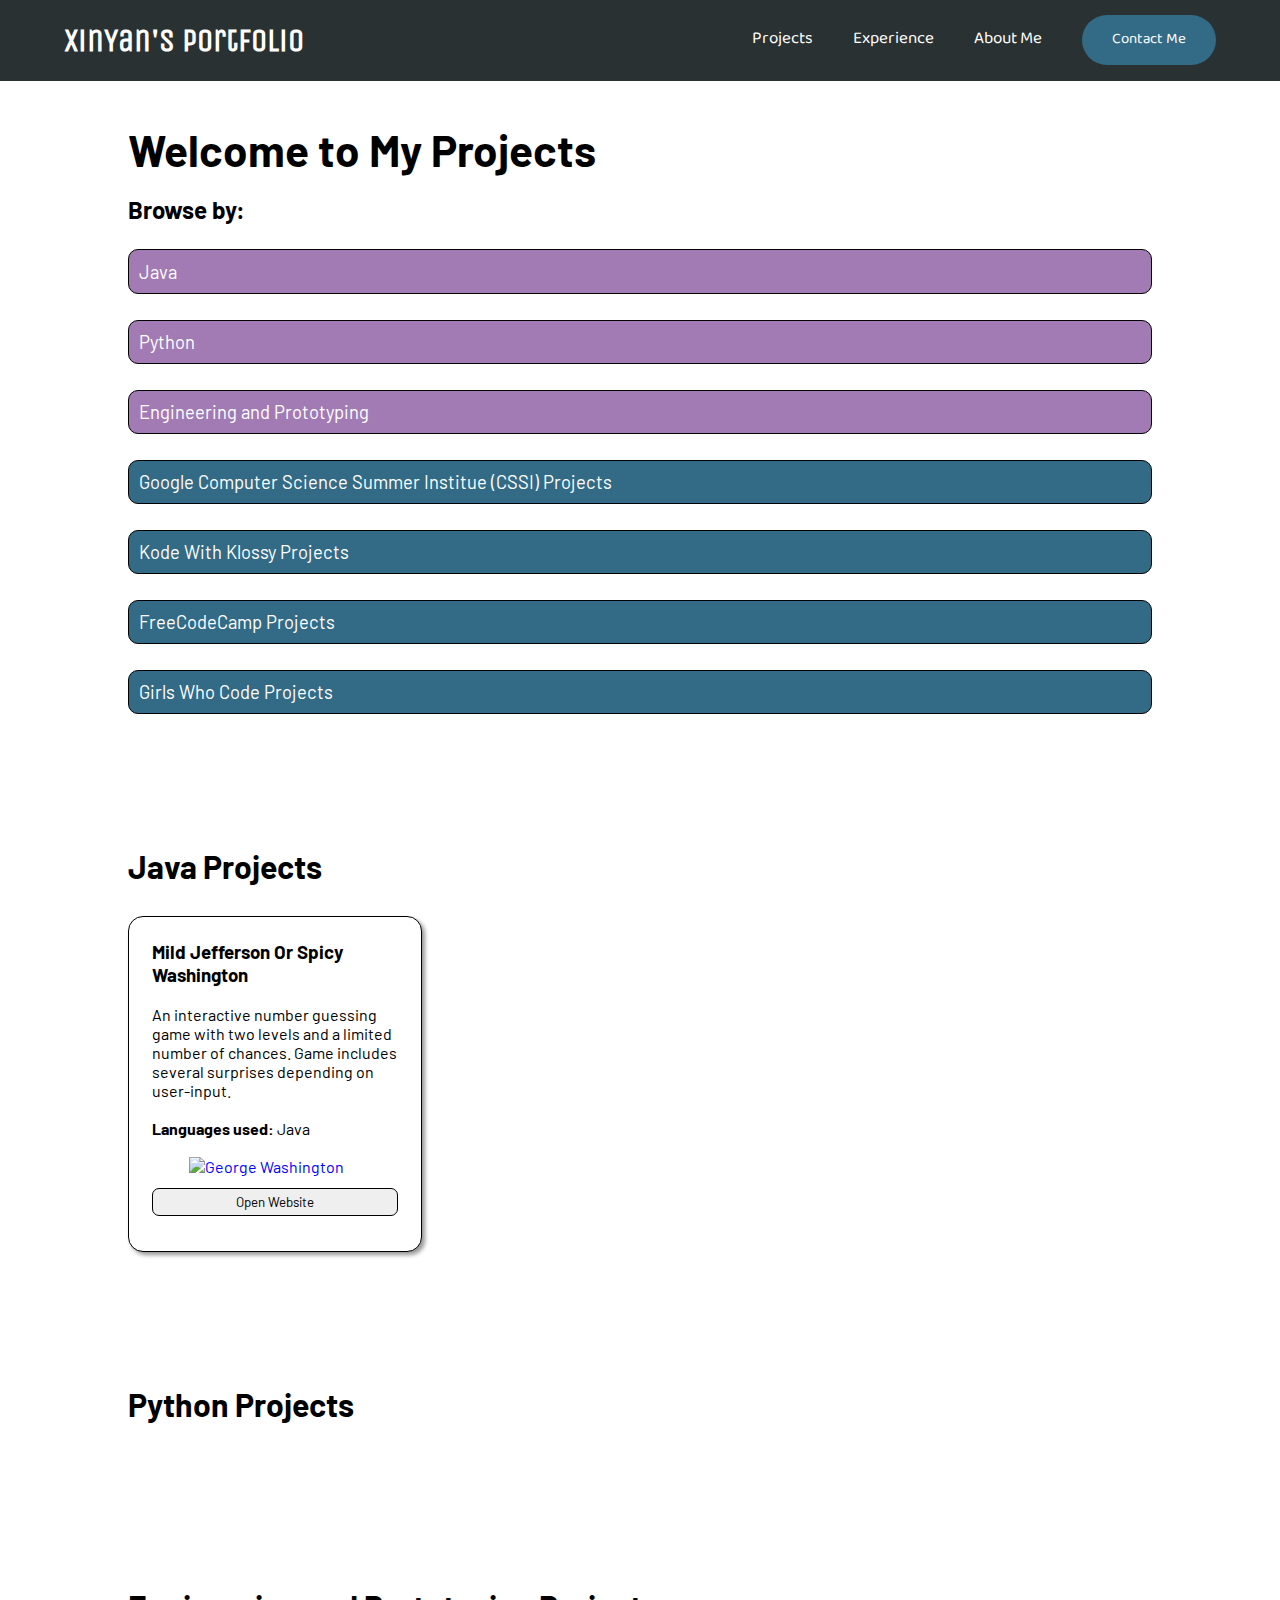
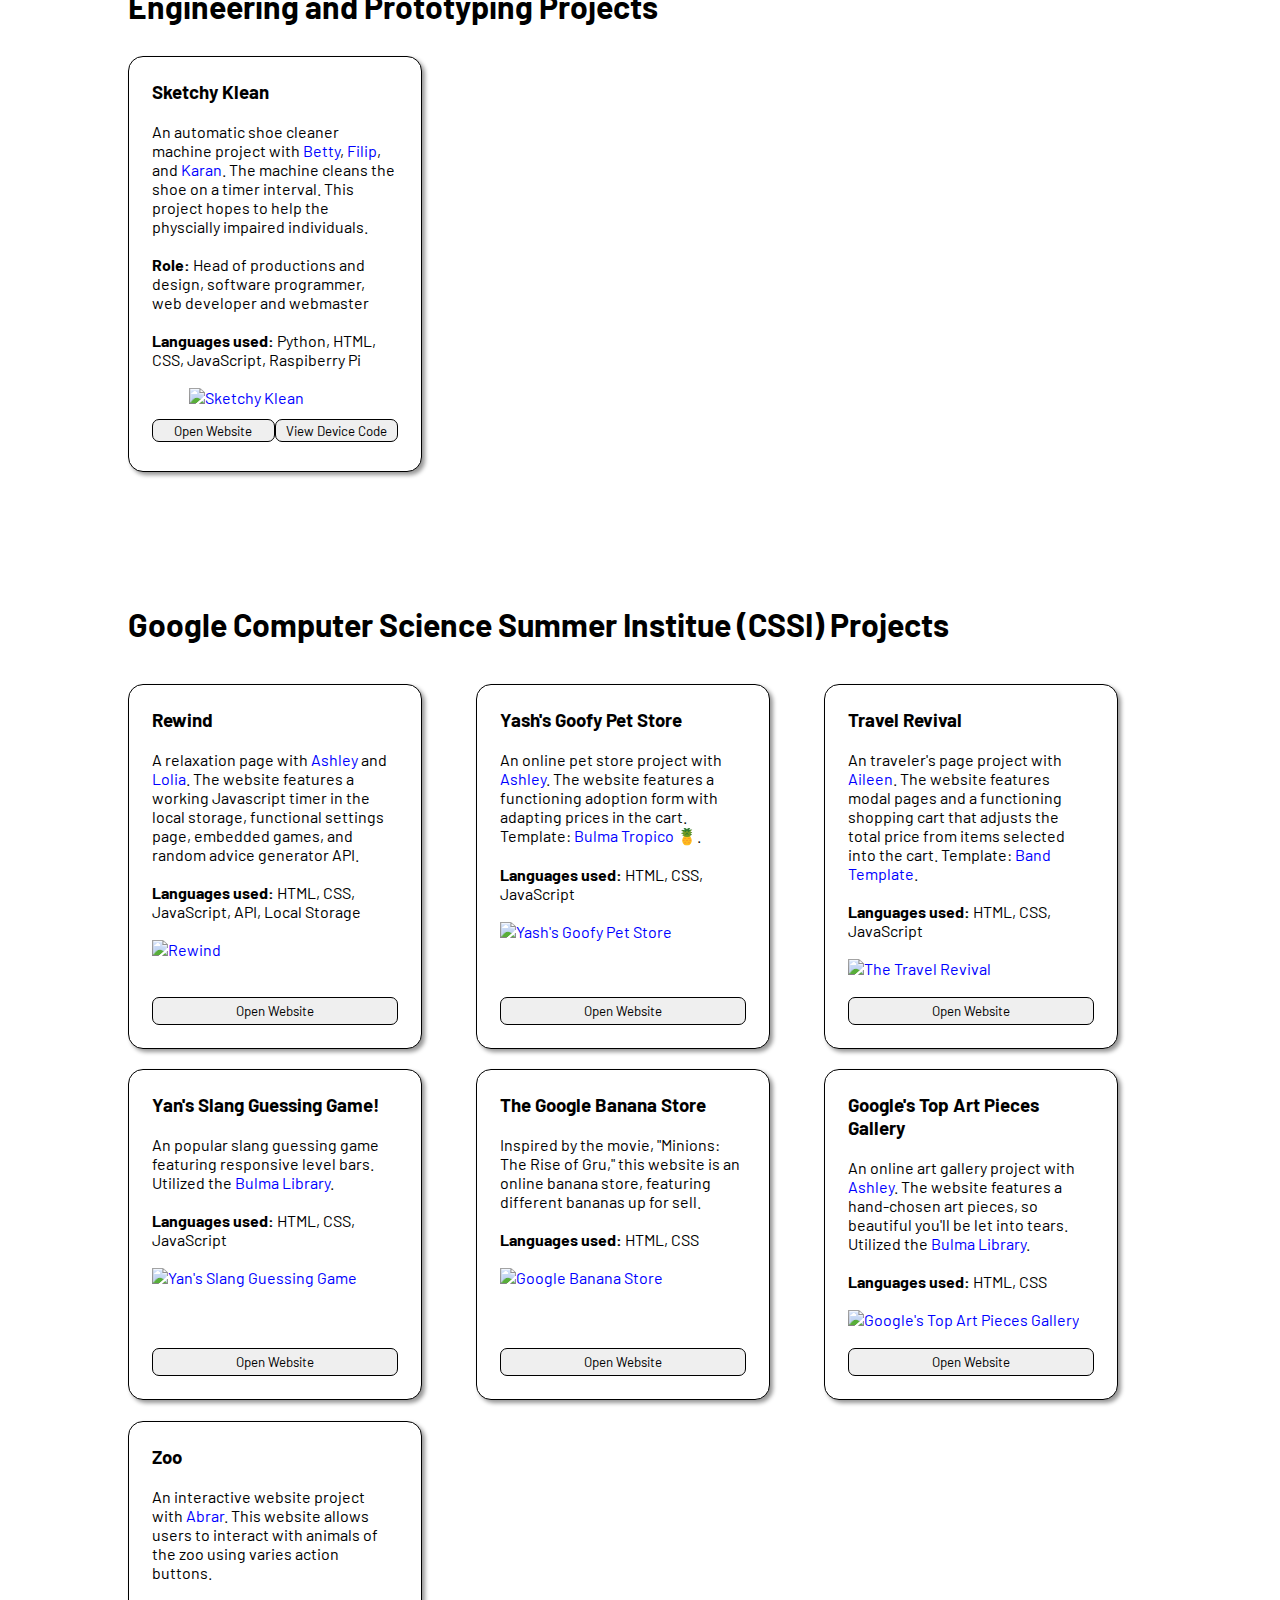
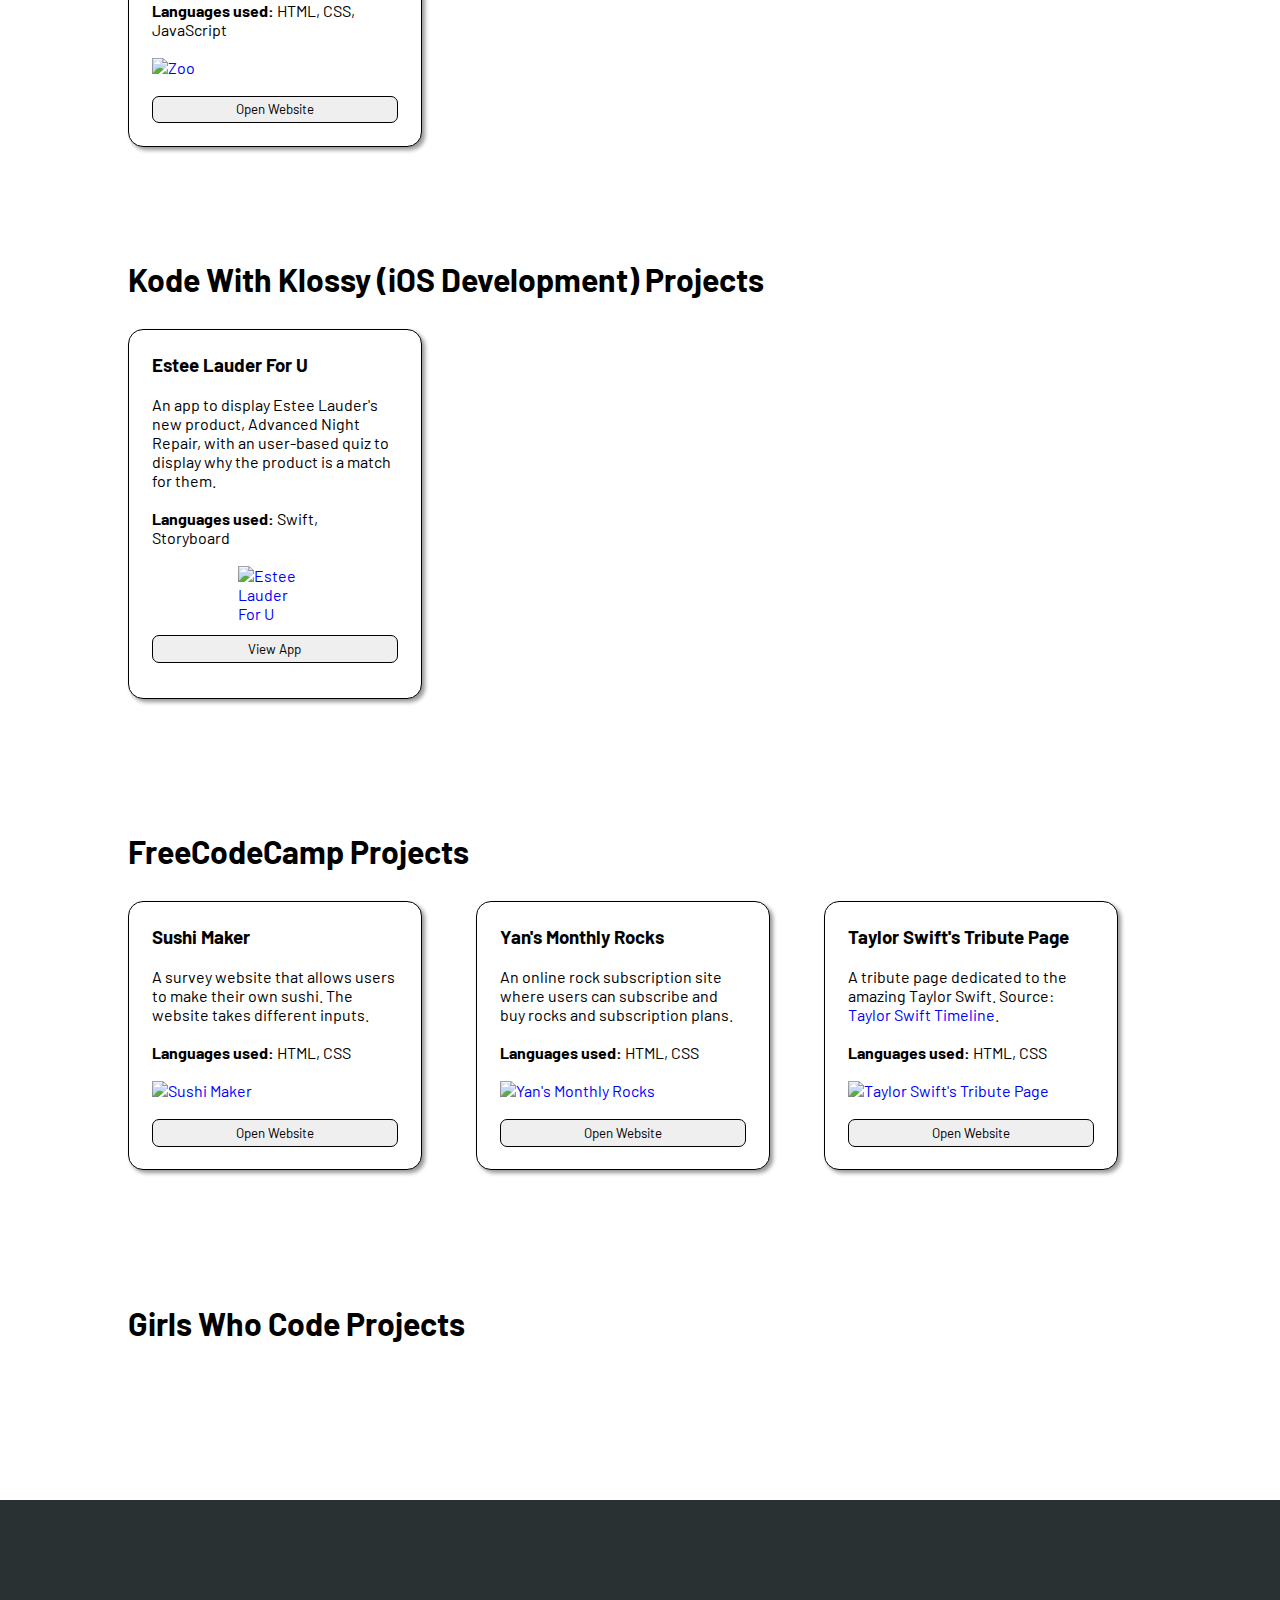
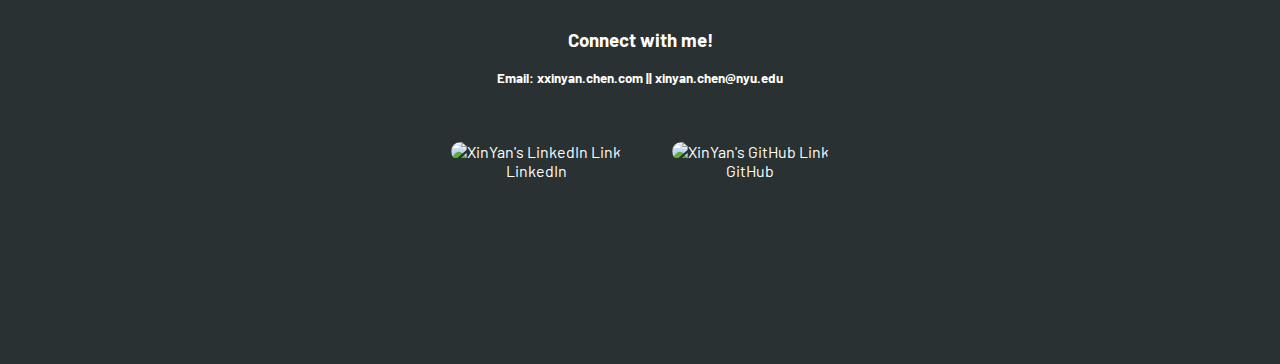
==== commit 5881c5e0: "content" ====
--- a/projects.html
+++ b/projects.html
@@ -71,7 +71,7 @@
                     <div class="contentCluster">
                         <h3 class="strong">Sketchy Klean</h3><br>
                         <p>An automatic shoe cleaner machine project with <a href="https://www.linkedin.com/in/betty-cai-6a6920252/"  target="_blank">Betty</a>, <a href="https://www.linkedin.com/in/filip-bukowski-4b959a252/"  target="_blank">Filip</a>, and <a href=""  target="_blank">Karan</a>. The machine cleans the shoe on a timer interval. This project hopes to help the physcially impaired individuals.</p><br>
-                        <p><strong>Role: </strong> Head of productions and design, coder, web developer and webmaster</p><br>
+                        <p><strong>Role: </strong> Head of productions and design, software programmer, web developer and webmaster</p><br>
                         <p><strong>Languages used:</strong>  Python, HTML, CSS, JavaScript, Raspiberry Pi</p><br>
                         <a href="https://sketchyklean.xinyanc.repl.co/" id="ver_block" target="_blank"><img id="sq-img" src="https://lh3.googleusercontent.com/g5W2ZHjlBcvDnTCMK_ncSXOhnVh1nR8DEZS1WfnANn8_b0QYT0WZPI_0K_7Dl1elDG0XJHsVbAP3MTUDegAz6h_UdafaQnYDwNBoC1xHPavViRvEp1fqwTFcpCumsO3onV65vfI4Pg=w2400" alt="Sketchy Klean"></a>
                     </div>
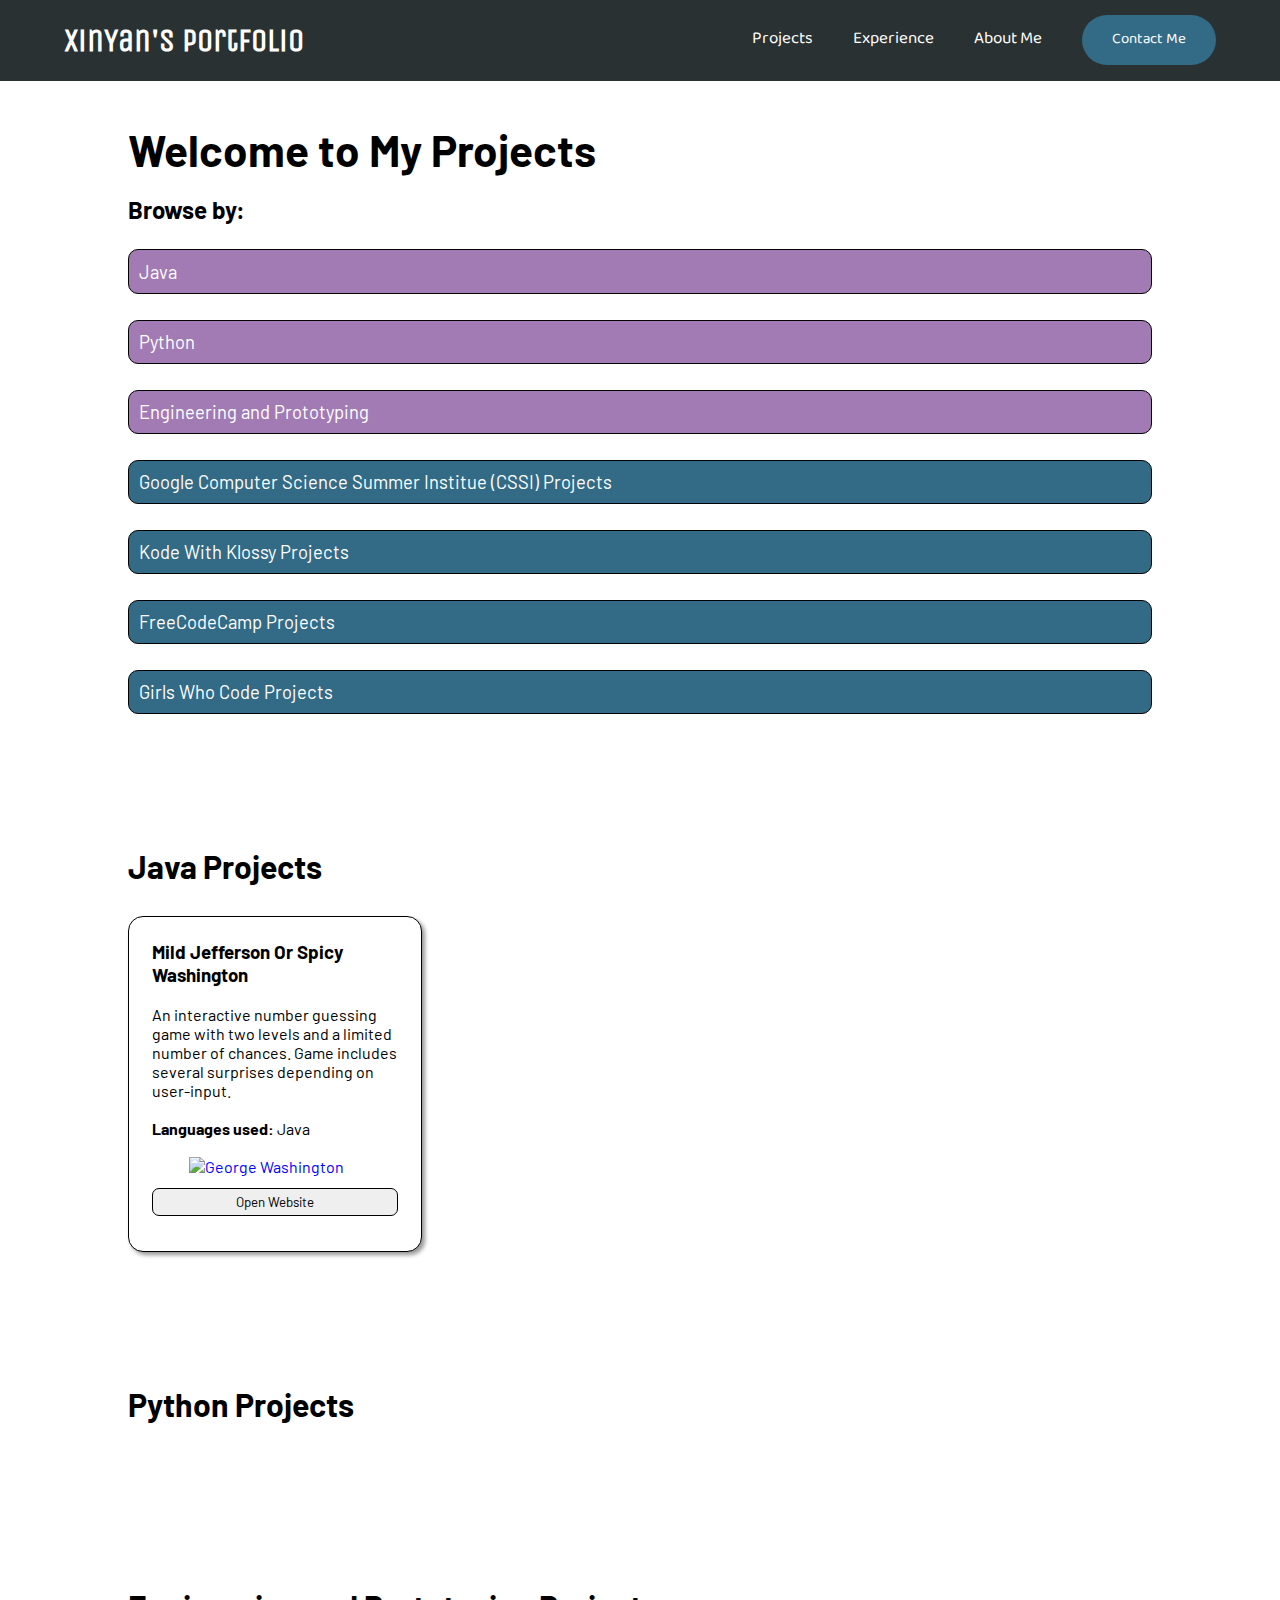
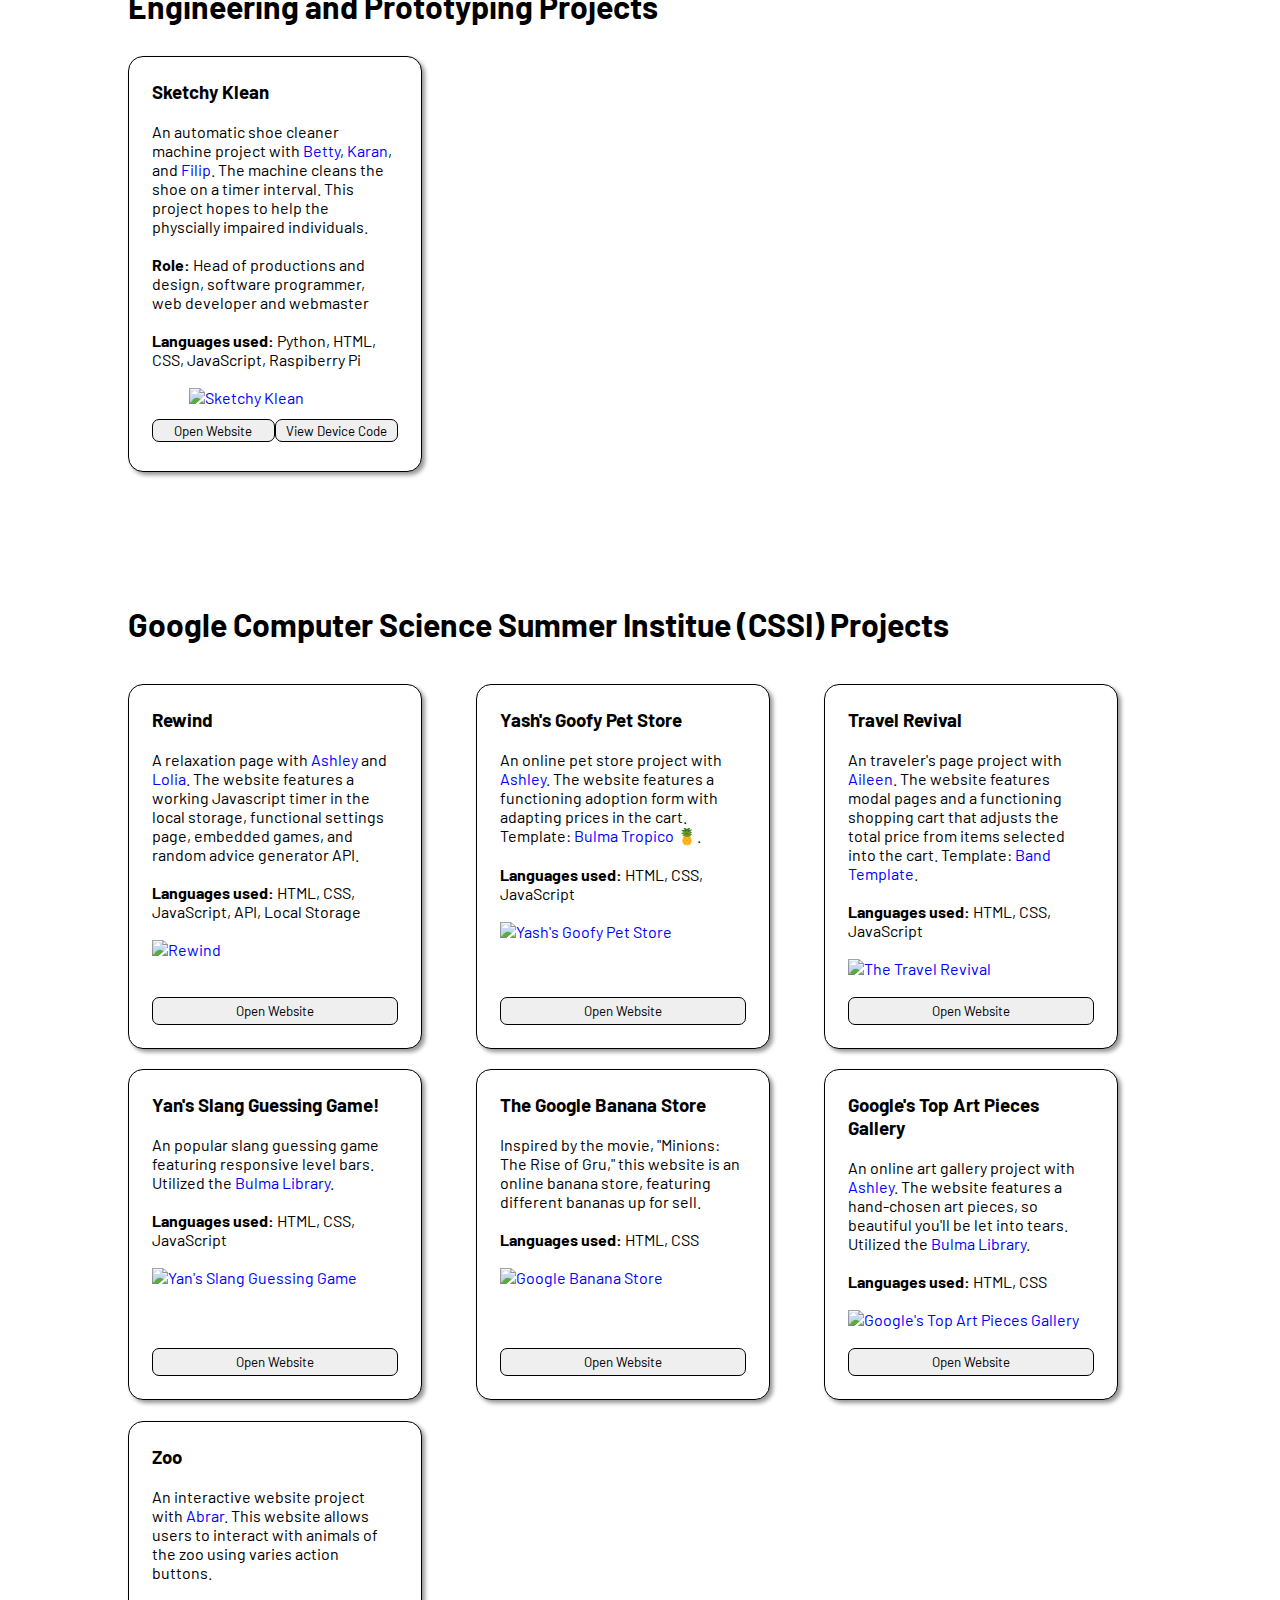
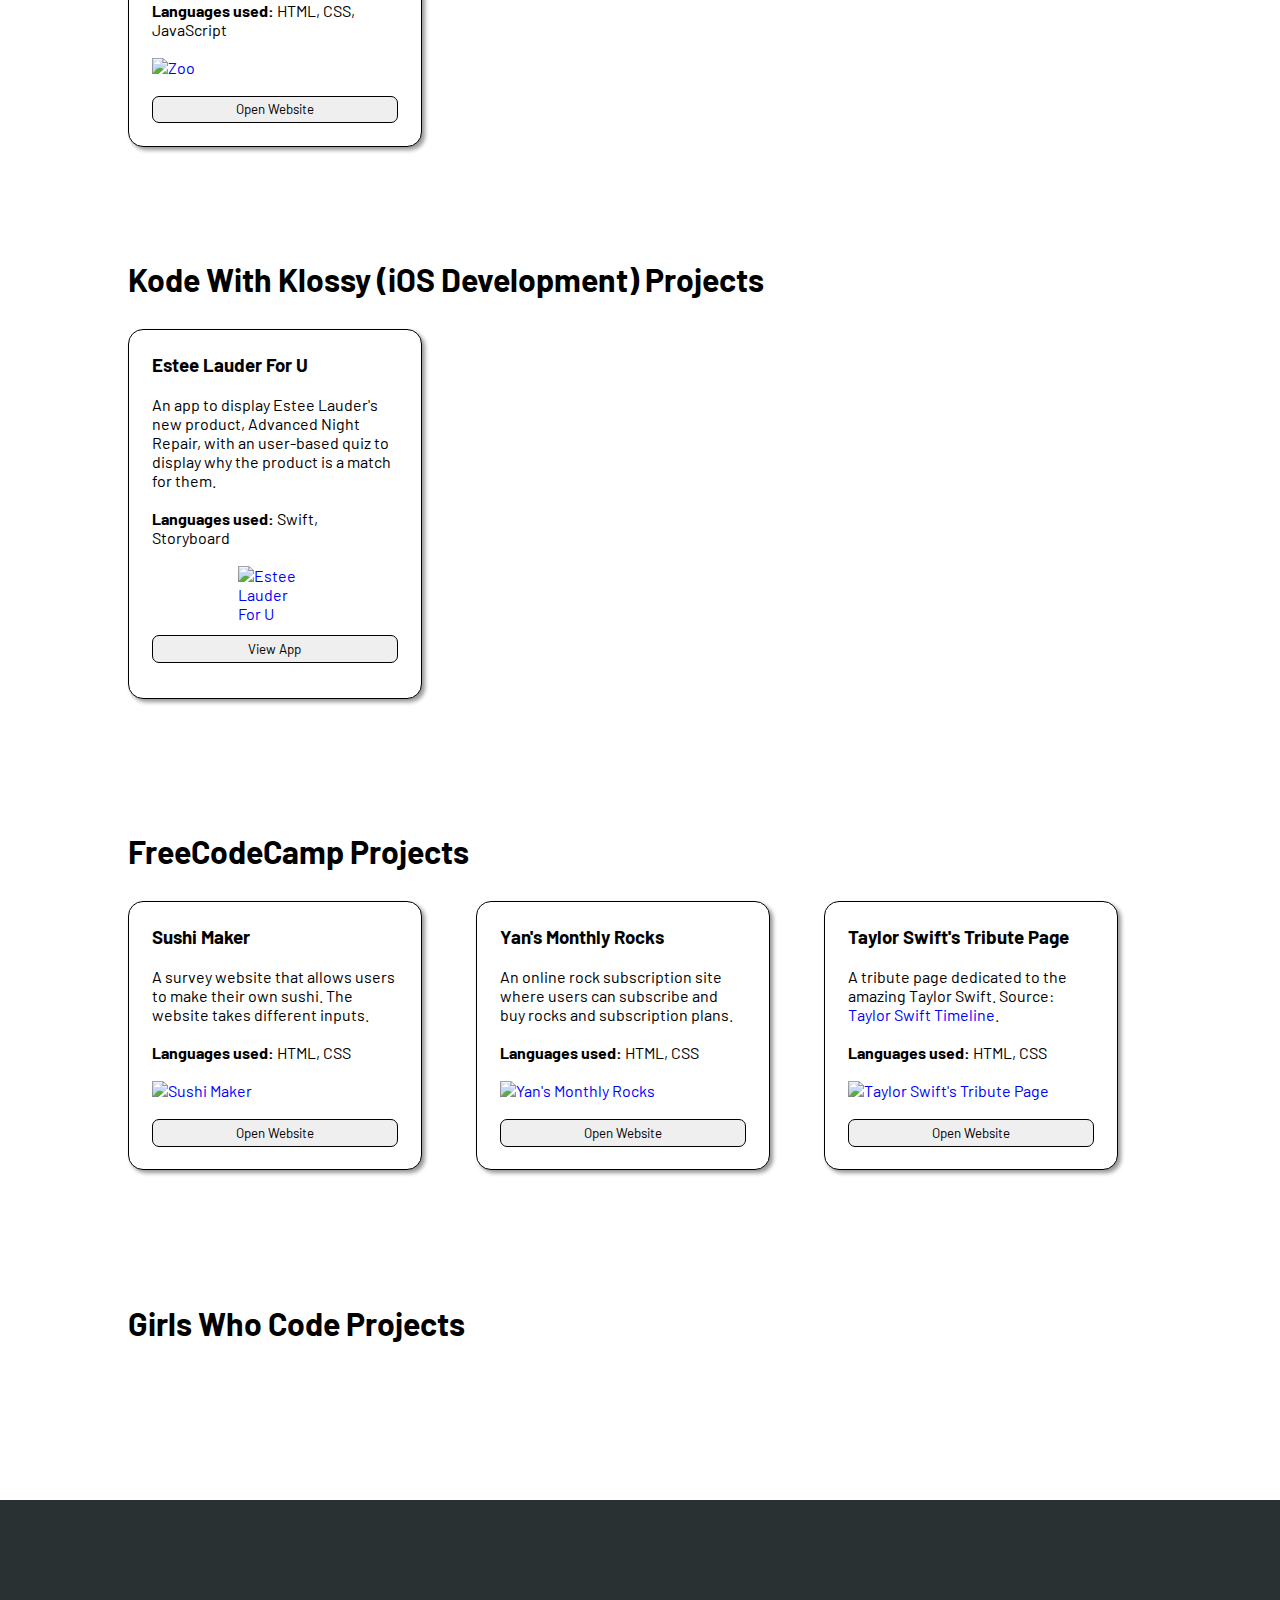
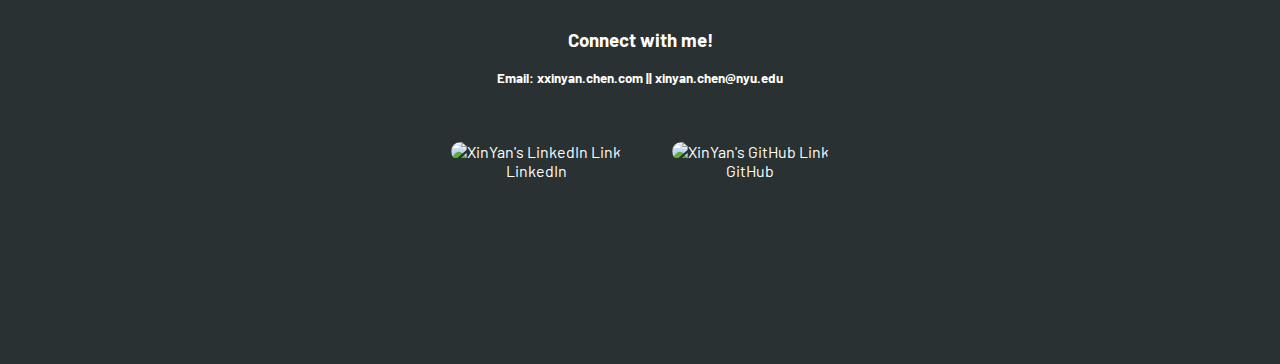
==== commit 2955e6b6: "content" ====
--- a/projects.html
+++ b/projects.html
@@ -70,7 +70,7 @@
                 <div class="gridCard card_inside">
                     <div class="contentCluster">
                         <h3 class="strong">Sketchy Klean</h3><br>
-                        <p>An automatic shoe cleaner machine project with <a href="https://www.linkedin.com/in/betty-cai-6a6920252/"  target="_blank">Betty</a>, <a href="https://www.linkedin.com/in/filip-bukowski-4b959a252/"  target="_blank">Filip</a>, and <a href=""  target="_blank">Karan</a>. The machine cleans the shoe on a timer interval. This project hopes to help the physcially impaired individuals.</p><br>
+                        <p>An automatic shoe cleaner machine project with <a href="https://www.linkedin.com/in/betty-cai-6a6920252/"  target="_blank">Betty</a>, <a href=""  target="_blank">Karan</a>, and <a href="https://www.linkedin.com/in/filip-bukowski-4b959a252/"  target="_blank">Filip</a>. The machine cleans the shoe on a timer interval. This project hopes to help the physcially impaired individuals.</p><br>
                         <p><strong>Role: </strong> Head of productions and design, software programmer, web developer and webmaster</p><br>
                         <p><strong>Languages used:</strong>  Python, HTML, CSS, JavaScript, Raspiberry Pi</p><br>
                         <a href="https://sketchyklean.xinyanc.repl.co/" id="ver_block" target="_blank"><img id="sq-img" src="https://lh3.googleusercontent.com/g5W2ZHjlBcvDnTCMK_ncSXOhnVh1nR8DEZS1WfnANn8_b0QYT0WZPI_0K_7Dl1elDG0XJHsVbAP3MTUDegAz6h_UdafaQnYDwNBoC1xHPavViRvEp1fqwTFcpCumsO3onV65vfI4Pg=w2400" alt="Sketchy Klean"></a>
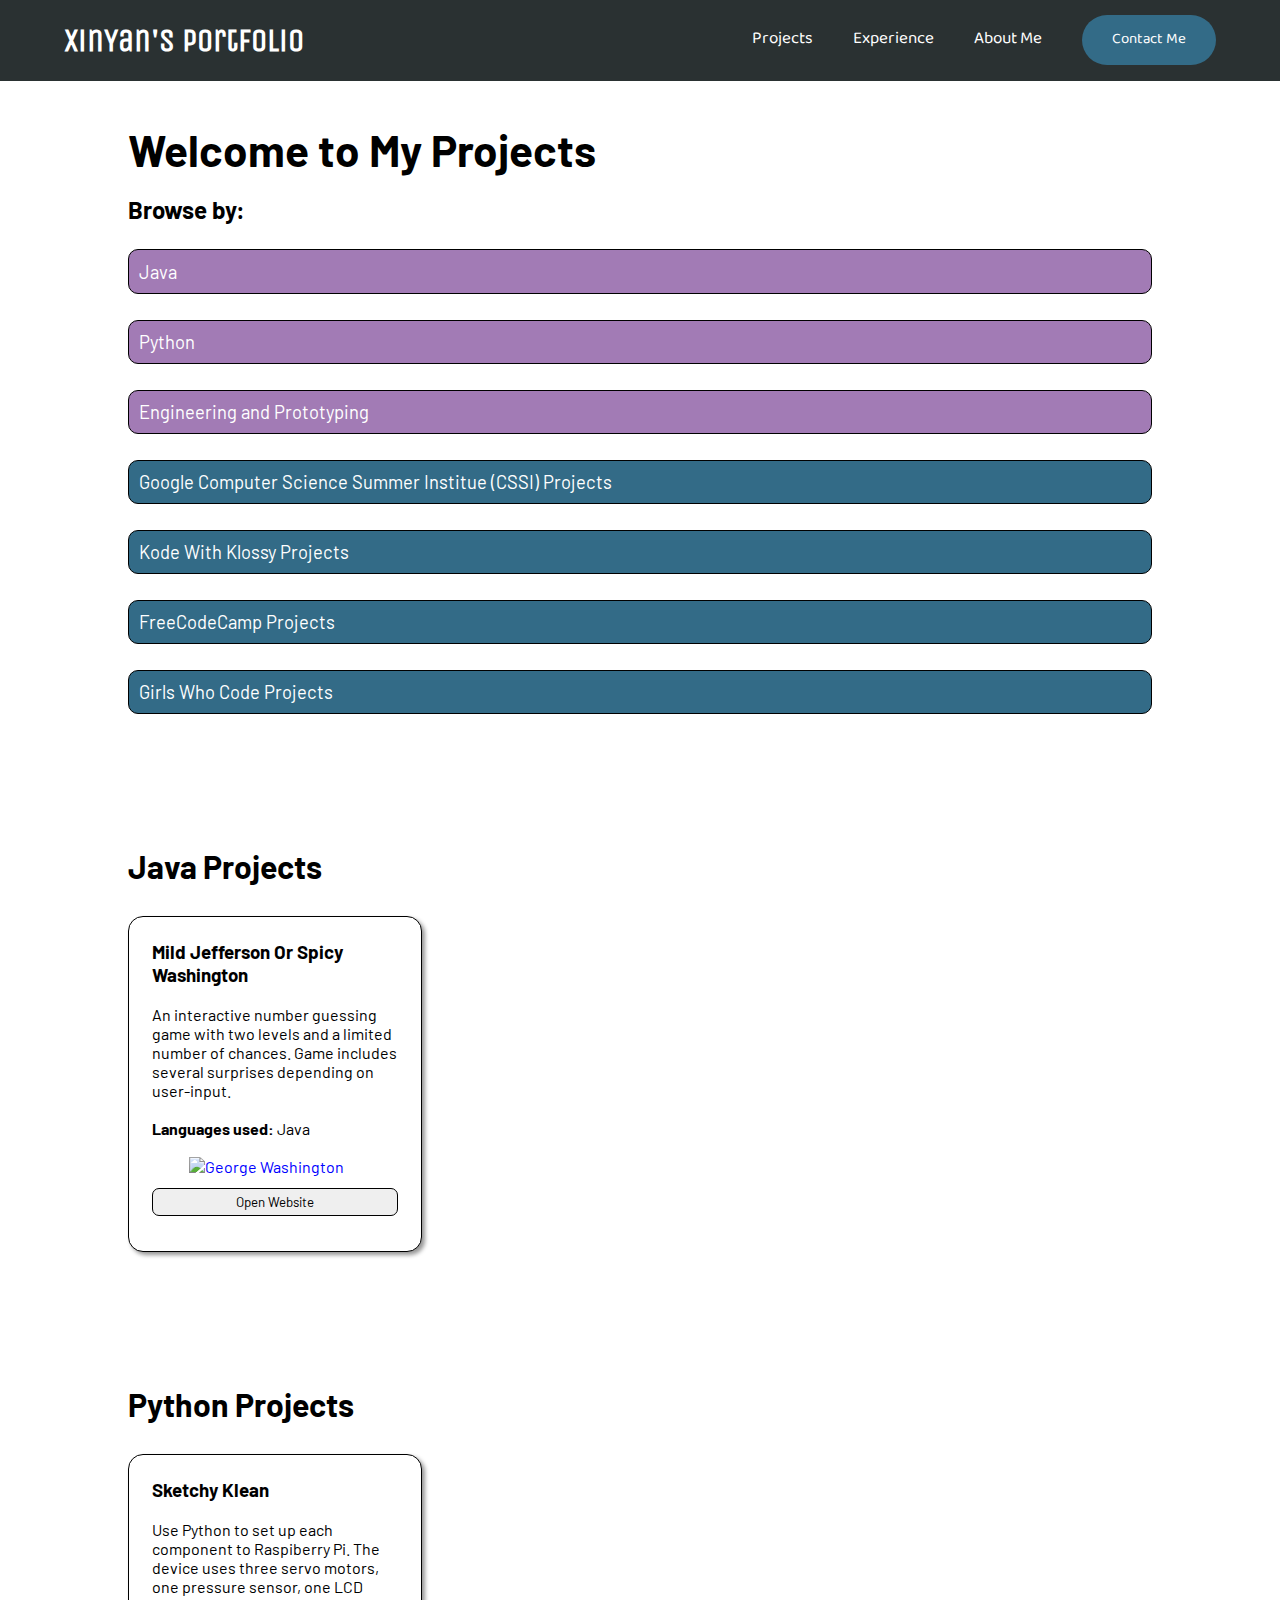
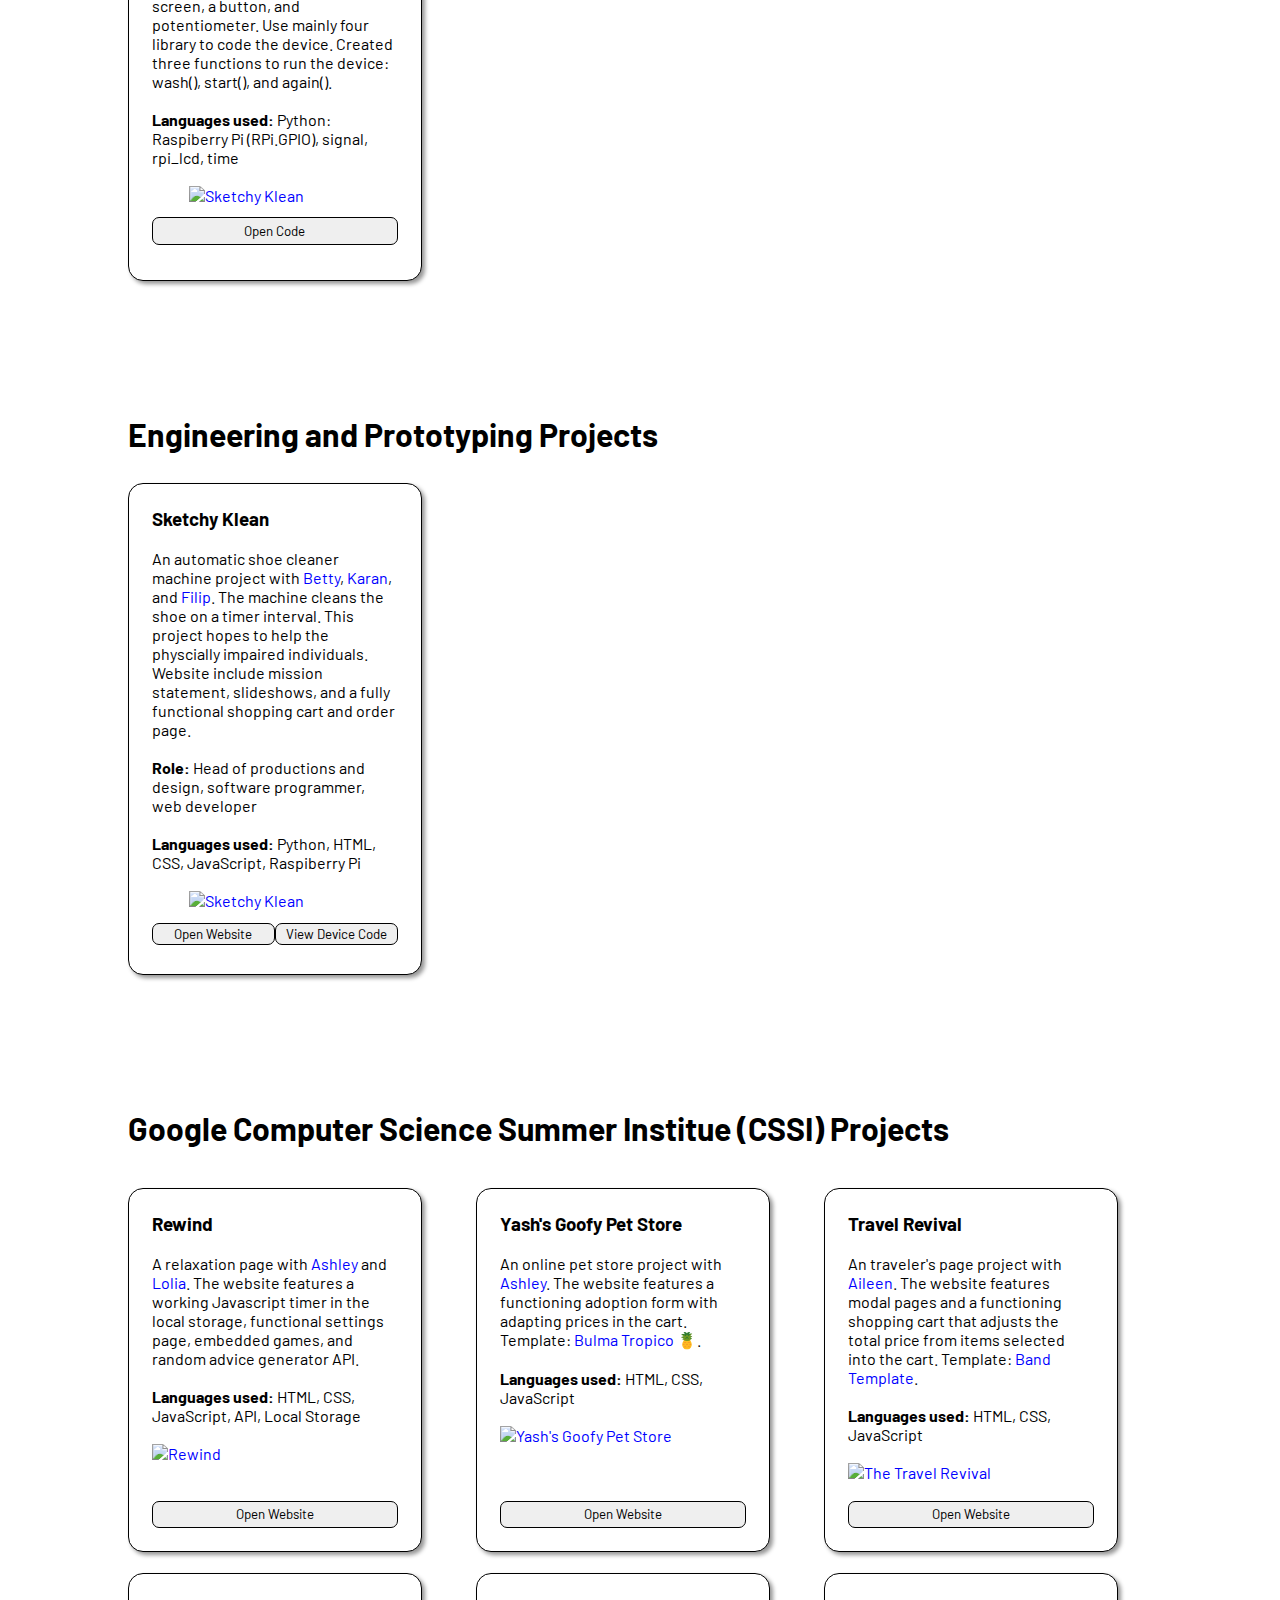
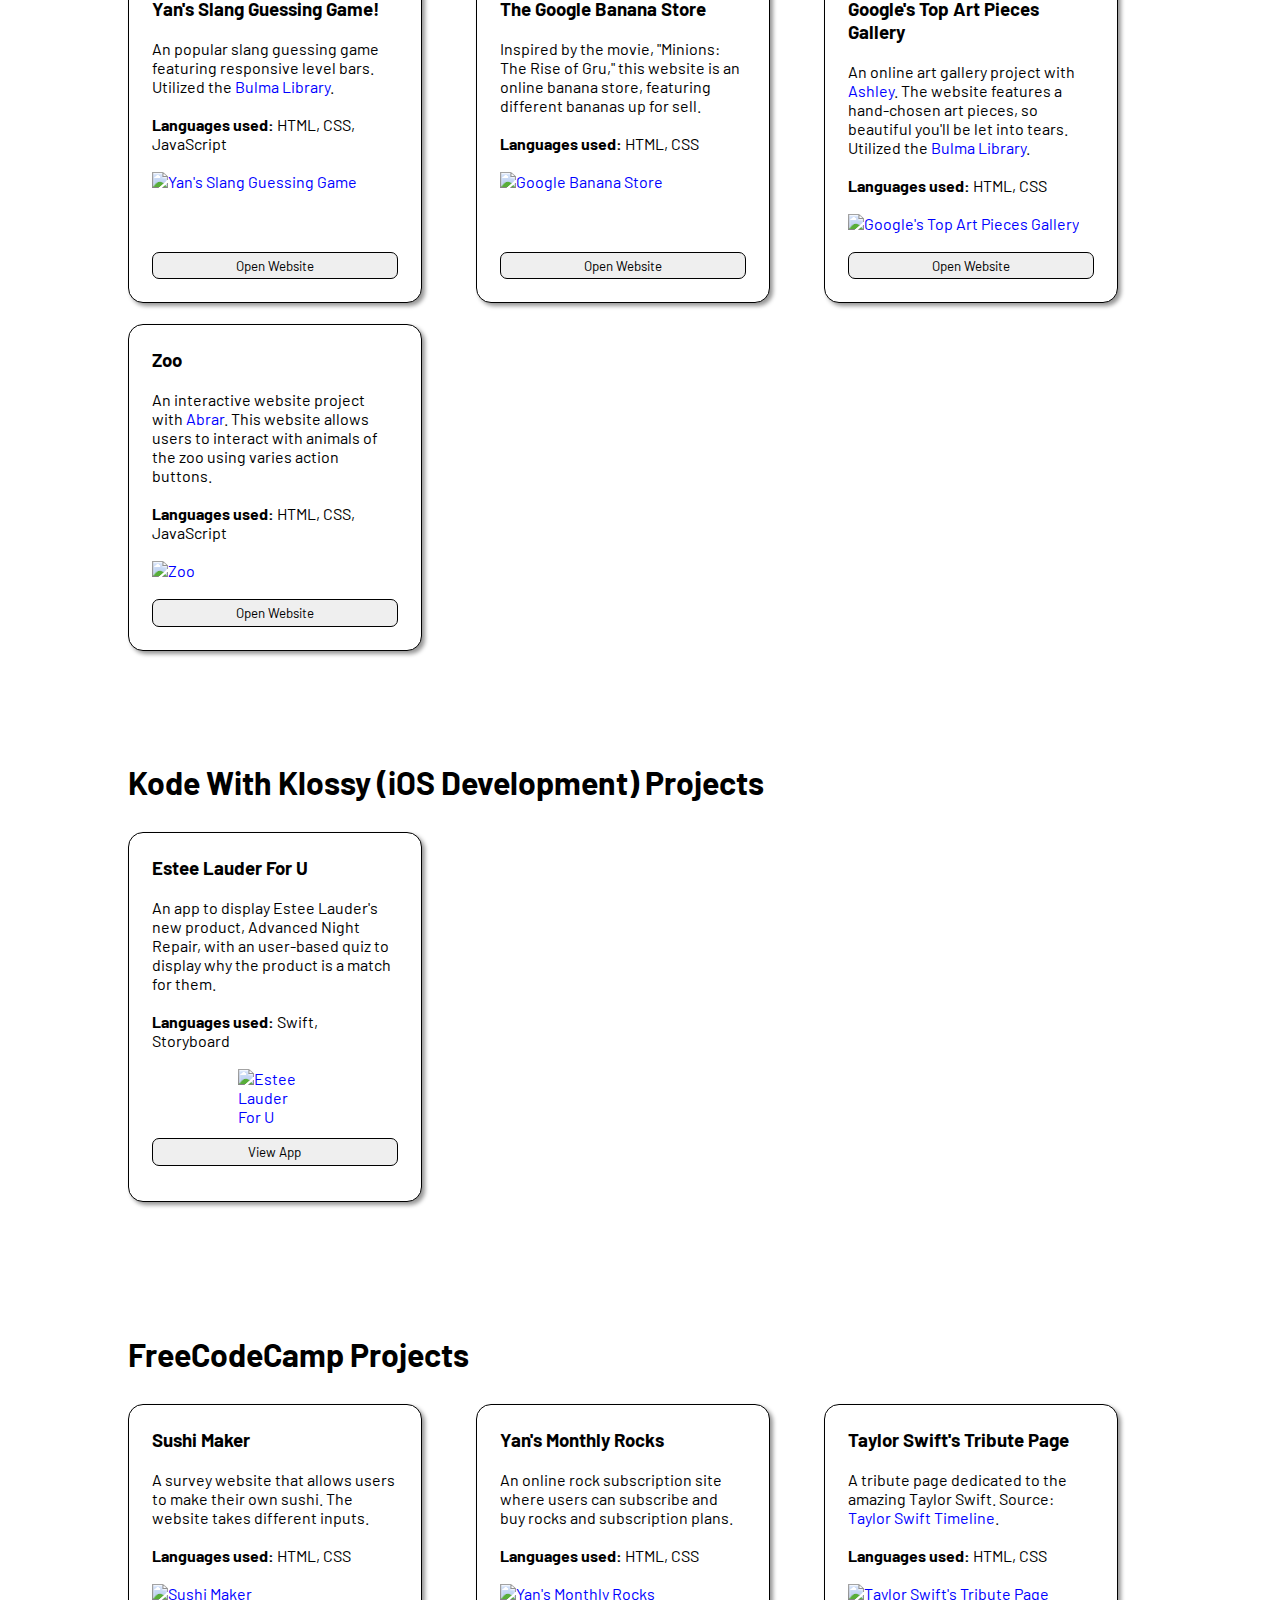
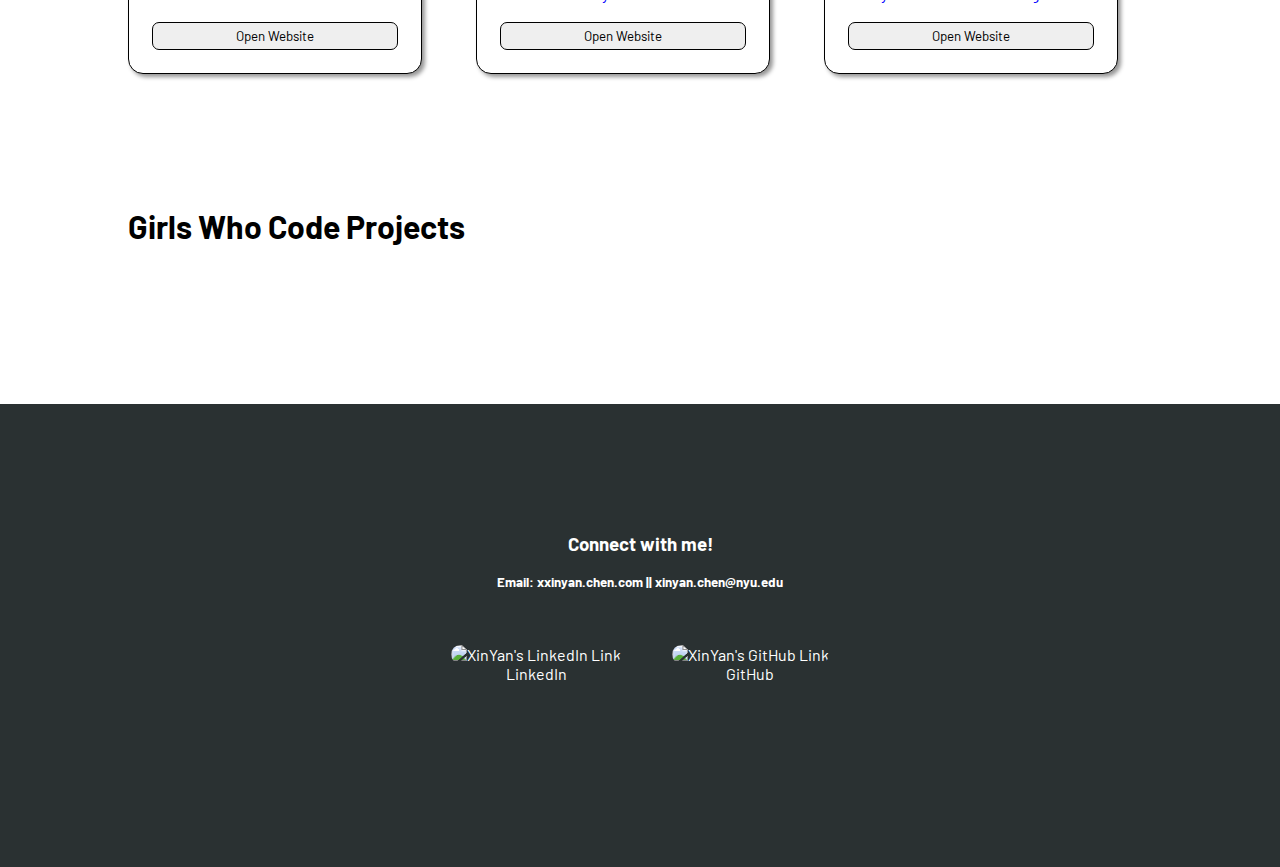
==== commit 0b16888d: "content" ====
--- a/projects.html
+++ b/projects.html
@@ -51,17 +51,17 @@
 
         <section id="#python">
             <h2 id="python_tit">Python Projects</h2>
-            <!-- <div class="cardGrid">
-                <div class="gridCard card_inside">
-                    <div class="contentCluster">
-                        <h3 class="strong">Sushi Maker</h3><br>
-                        <p>A survey website that allows users to make their own sushi. The website takes different inputs.</p><br>
-                        <p><strong>Languages used:</strong>  HTML, CSS</p><br>
-                        <a href="https://xinyanc.github.io/Sushi_Maker/" target="_blank"><img id="pro-img" src="https://lh3.googleusercontent.com/aUeMLFWOZVApFthhdG0Oj0QfPTNI9YK-M3BvEDwbMjtEw_LPihy8eUR60ccHFW02447I8WYMUGWP3YbaD65PRsg6S8CxftTMKCMhqbX62Vhuo9MGEeB-jdrbzcvxeeuacJEpXk2N=w2400" alt="Sushi Maker">
-                    </div>
-                    <br><button id="openweb_but">Open Website</button></a>
-                </div>
-            </div> -->
+            <div class="cardGrid">
+                <div class="gridCard card_inside">
+                    <div class="contentCluster">
+                        <h3 class="strong">Sketchy Klean</h3><br>
+                        <p>Use Python to set up each component to Raspiberry Pi. The device uses three servo motors, one pressure sensor, one LCD screen, a button, and potentiometer. Use mainly four library to code the device. Created three functions to run the device: wash(), start(), and again().</p><br>
+                        <p><strong>Languages used:</strong>  Python: Raspiberry Pi (RPi.GPIO), signal, rpi_lcd, time</p><br>
+                        <a href="https://sketchyklean.xinyanc.repl.co/" id="ver_block" target="_blank"><img id="sq-img" src="https://lh3.googleusercontent.com/g5W2ZHjlBcvDnTCMK_ncSXOhnVh1nR8DEZS1WfnANn8_b0QYT0WZPI_0K_7Dl1elDG0XJHsVbAP3MTUDegAz6h_UdafaQnYDwNBoC1xHPavViRvEp1fqwTFcpCumsO3onV65vfI4Pg=w2400" alt="Sketchy Klean">
+                    </div>
+                    <br><button id="openweb_but">Open Code</button></a>
+                </div>
+            </div>
         </section>
 
         <section id="prototyping">
@@ -70,10 +70,10 @@
                 <div class="gridCard card_inside">
                     <div class="contentCluster">
                         <h3 class="strong">Sketchy Klean</h3><br>
-                        <p>An automatic shoe cleaner machine project with <a href="https://www.linkedin.com/in/betty-cai-6a6920252/"  target="_blank">Betty</a>, <a href=""  target="_blank">Karan</a>, and <a href="https://www.linkedin.com/in/filip-bukowski-4b959a252/"  target="_blank">Filip</a>. The machine cleans the shoe on a timer interval. This project hopes to help the physcially impaired individuals.</p><br>
-                        <p><strong>Role: </strong> Head of productions and design, software programmer, web developer and webmaster</p><br>
+                        <p>An automatic shoe cleaner machine project with <a href="https://www.linkedin.com/in/betty-cai-6a6920252/"  target="_blank">Betty</a>, <a href=""  target="_blank">Karan</a>, and <a href="https://www.linkedin.com/in/filip-bukowski-4b959a252/"  target="_blank">Filip</a>. The machine cleans the shoe on a timer interval. This project hopes to help the physcially impaired individuals. Website include mission statement, slideshows, and a fully functional shopping cart and order page.</p><br>
+                        <p><strong>Role: </strong> Head of productions and design, software programmer, web developer</p><br>
                         <p><strong>Languages used:</strong>  Python, HTML, CSS, JavaScript, Raspiberry Pi</p><br>
-                        <a href="https://sketchyklean.xinyanc.repl.co/" id="ver_block" target="_blank"><img id="sq-img" src="https://lh3.googleusercontent.com/g5W2ZHjlBcvDnTCMK_ncSXOhnVh1nR8DEZS1WfnANn8_b0QYT0WZPI_0K_7Dl1elDG0XJHsVbAP3MTUDegAz6h_UdafaQnYDwNBoC1xHPavViRvEp1fqwTFcpCumsO3onV65vfI4Pg=w2400" alt="Sketchy Klean"></a>
+                        <a href="https://sketchyklean.xinyanc.repl.co/" id="ver_block" target="_blank"><img id="sq-img" src="https://lh3.googleusercontent.com/bcKkMztKvf4hcFpK8l4oKagMSPZfIivDV3eJeXS4HIw_b8dbrcsObvEqOb5P8ULkOMCQSnlZD8TQK5FHKy9n2jMVnnNDjqOheVNL3MBPwh0bUSpQln63QjavCylK5M7hbQD9gKWJ8A=w2400" alt="Sketchy Klean"></a>
                     </div>
                     <!-- <br> -->
                     <div id="two_button">
--- a/projects_style.css
+++ b/projects_style.css
@@ -162,6 +162,8 @@
 
 #sq-img{
     width: 70%;
+    display: flex;
+    justify-content: center;
 }
 
 #ver_block{
